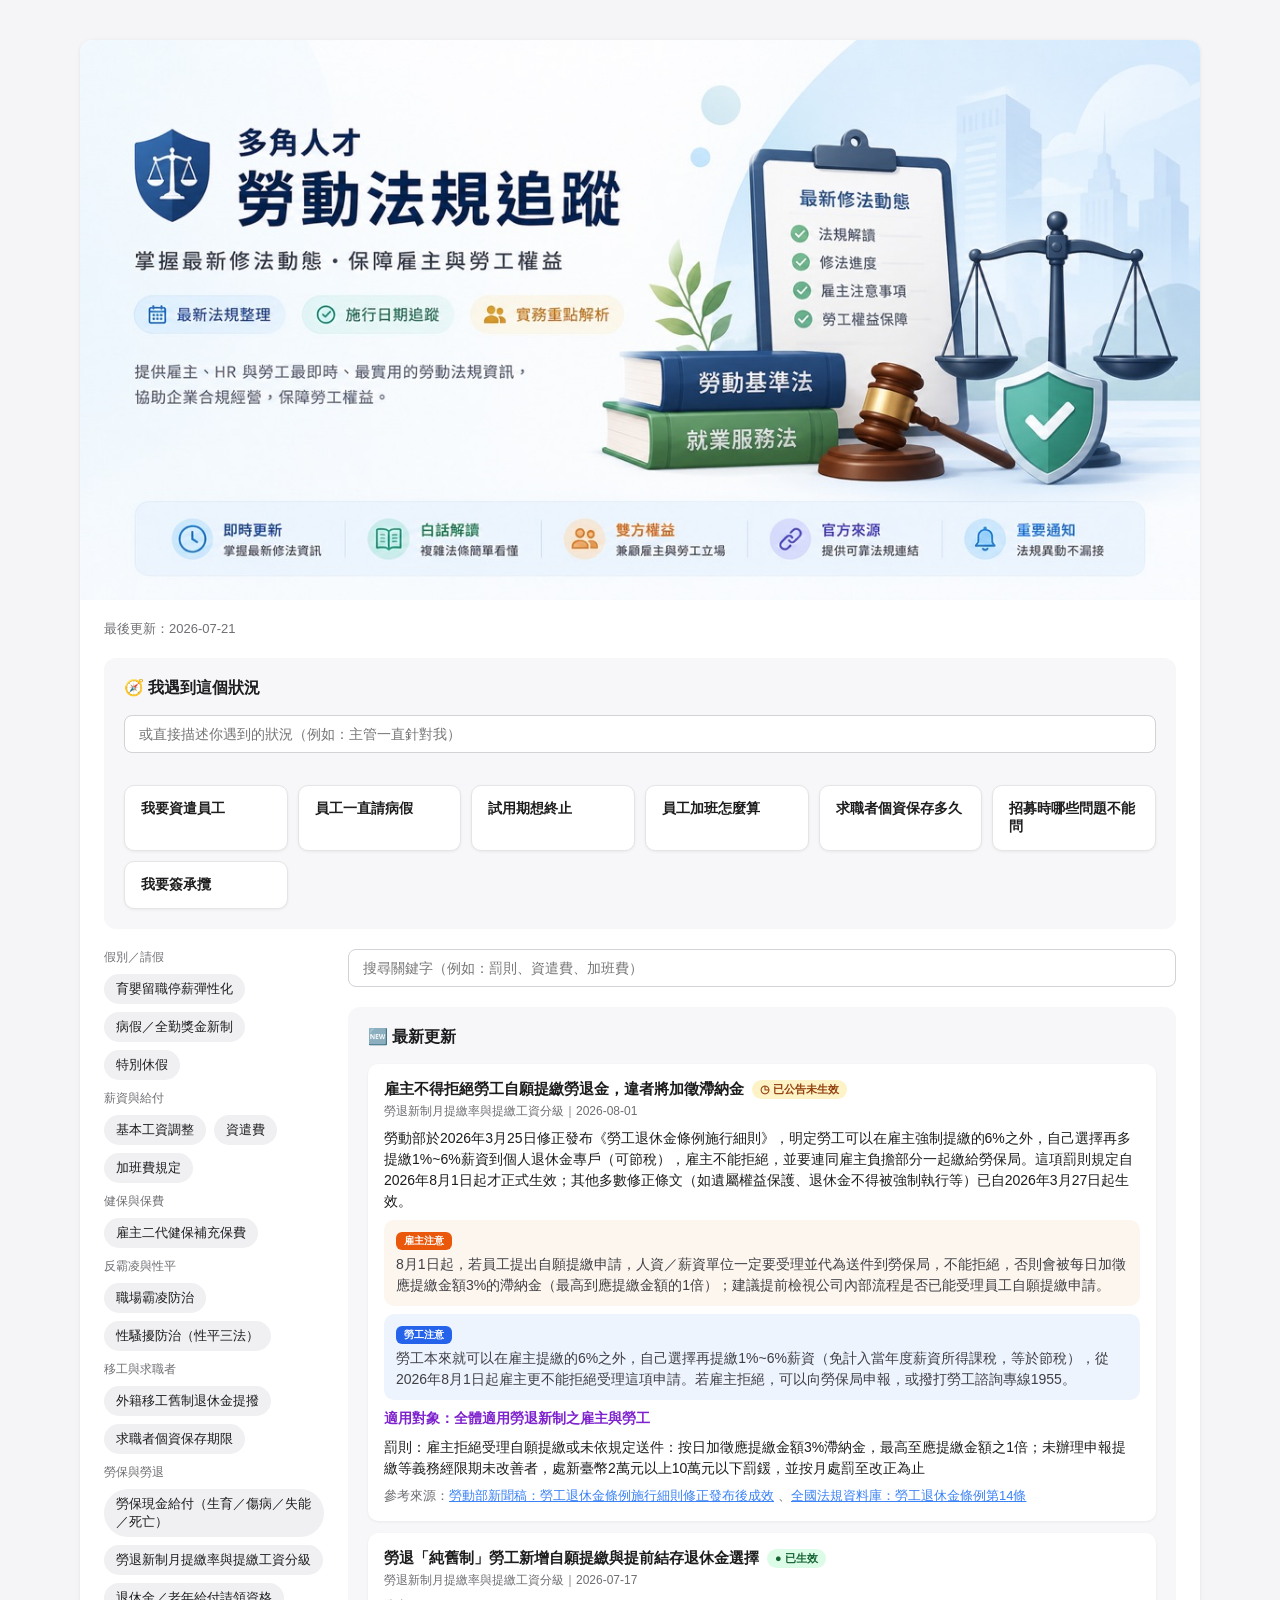
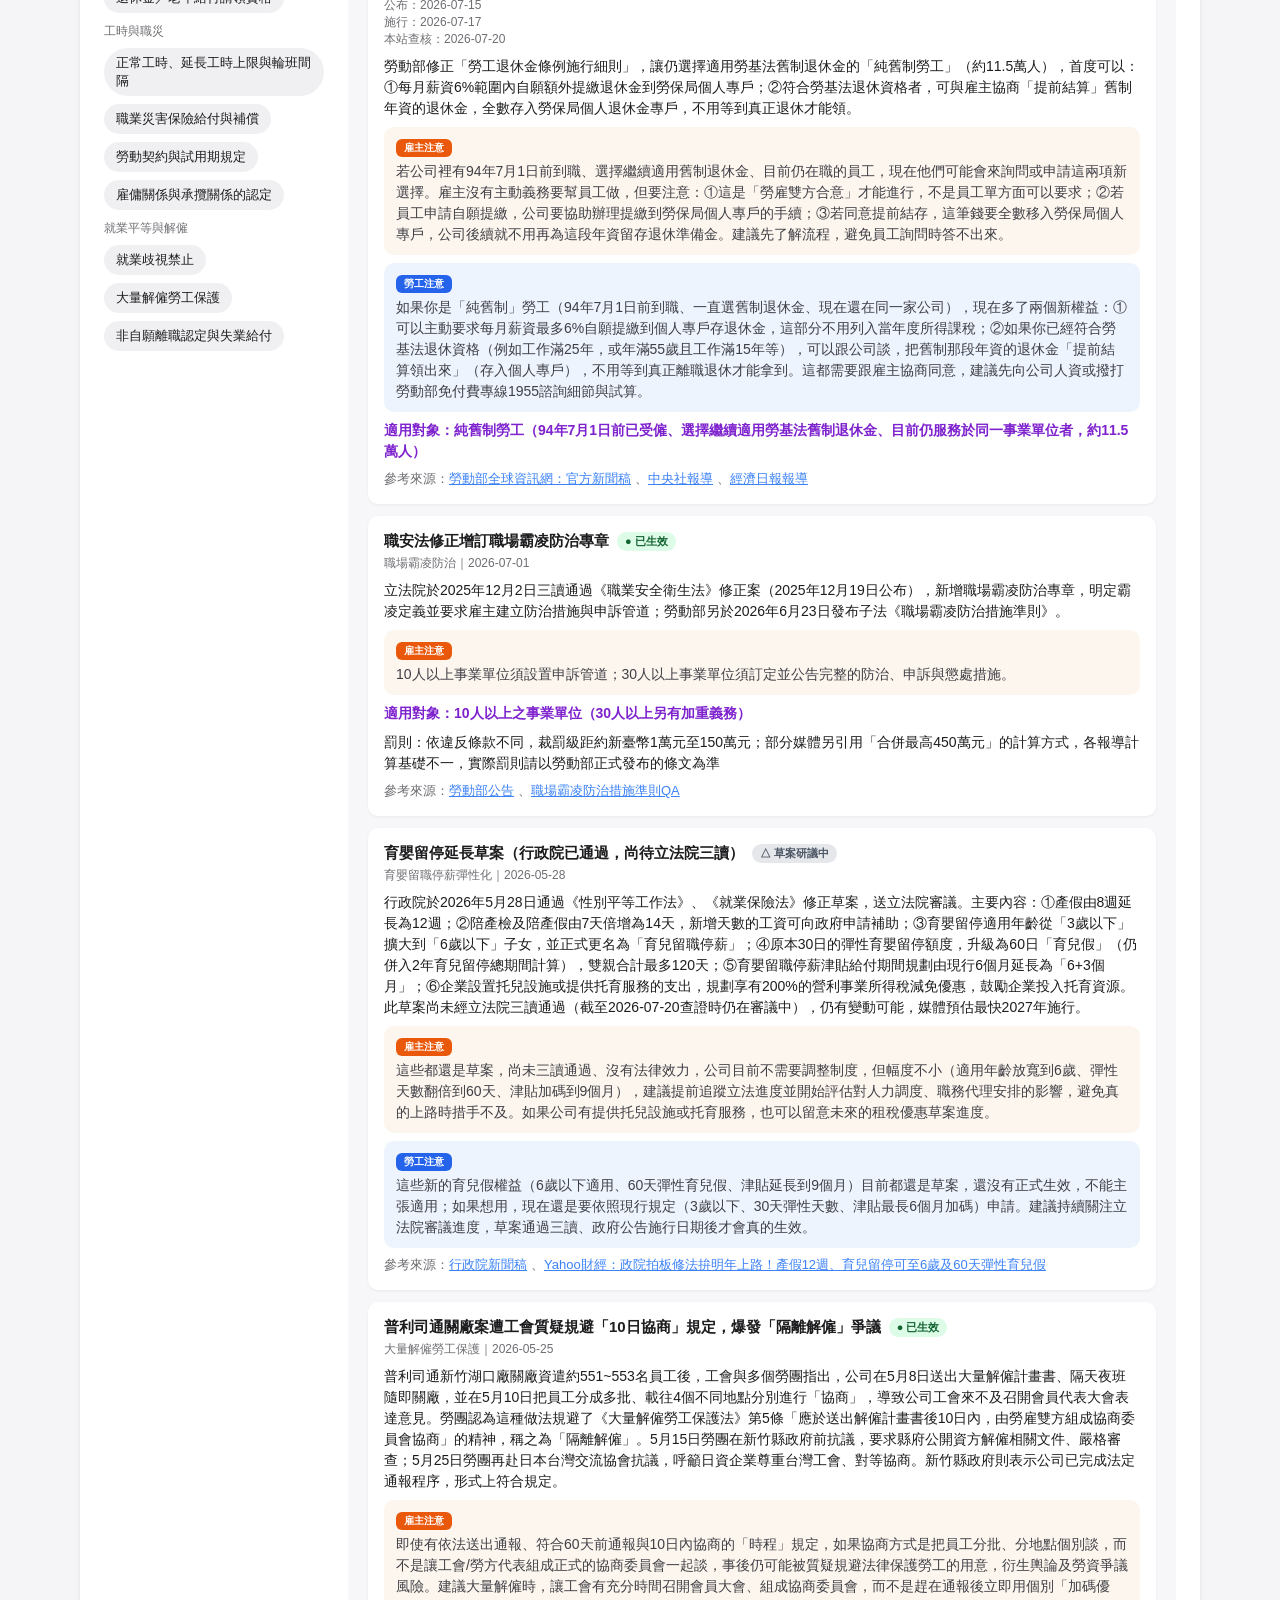
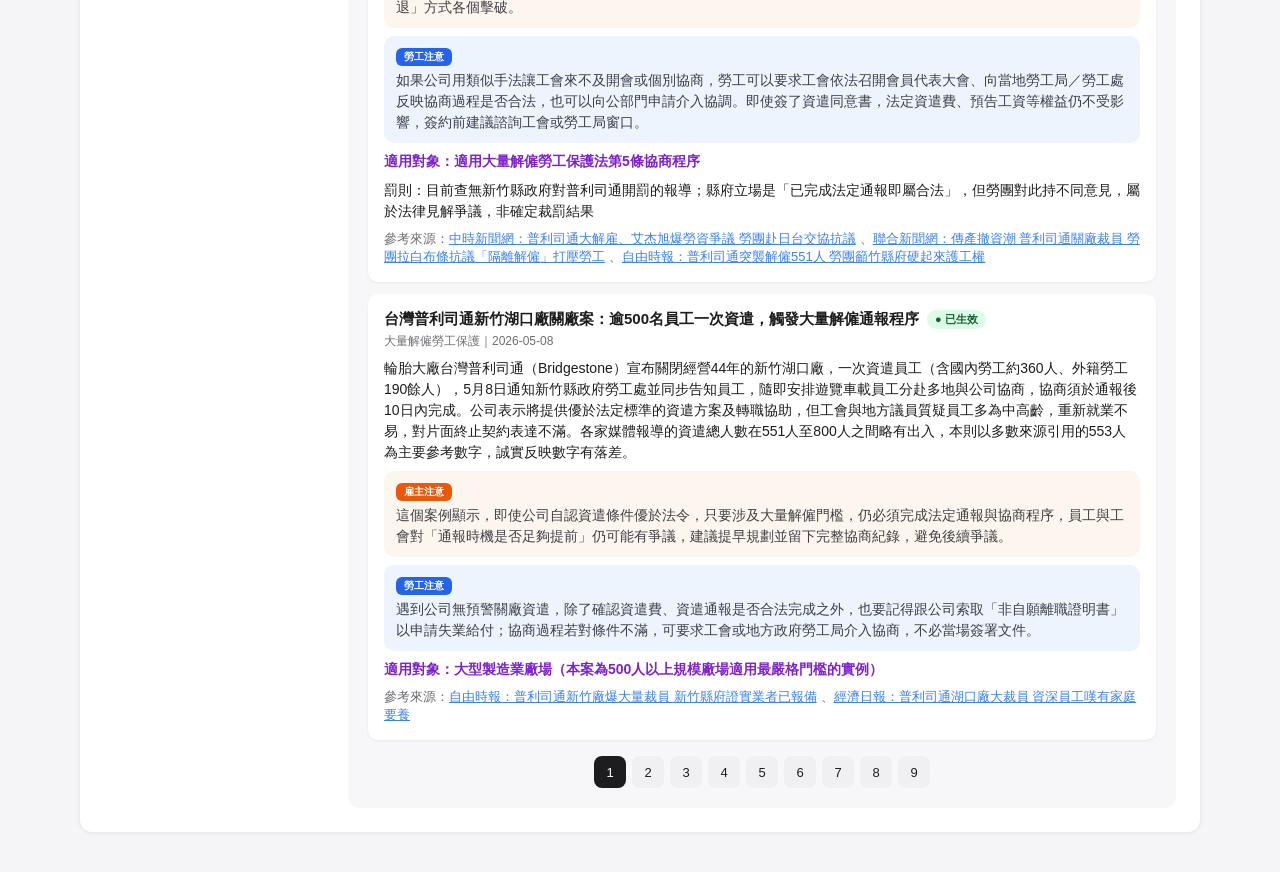
==== index.html @ 455dde72 "Update: free-text scenario/category matcher on homepage" ====
<!DOCTYPE html>
<html lang="zh-Hant">
<head>
  <meta charset="UTF-8">
  <meta name="viewport" content="width=device-width, initial-scale=1.0">
  <title>多角人才勞動法規追蹤</title>
  <link rel="stylesheet" href="style.css">
</head>
<body data-page="overview">
  <main class="container">
    <header>
      <div class="hero-banner">
        <img src="images/hero-banner.jpg" alt="多角人才勞動法規追蹤：掌握最新修法動態，保障雇主與勞工權益" class="hero-banner-img">
      </div>
      <h1 class="visually-hidden">多角人才勞動法規追蹤</h1>
      <p id="last-refreshed" class="last-refreshed"></p>
    </header>

    <section class="section scenario-nav-section">
      <h2 class="section-title">🧭 我遇到這個狀況</h2>
      <input id="scenario-search-input" class="search-input" type="search" placeholder="或直接描述你遇到的狀況（例如：主管一直針對我）">
      <div id="scenario-search-results" class="scenario-search-results" hidden></div>
      <div id="scenario-nav" class="scenario-nav"></div>
    </section>

    <nav id="category-nav" class="category-nav"></nav>

    <div class="content-column">
      <input id="search-input" class="search-input" type="search" placeholder="搜尋關鍵字（例如：罰則、資遣費、加班費）">

      <section class="section latest-section">
        <h2 class="section-title">🆕 最新更新</h2>
        <div id="latest-body"></div>
        <p id="latest-empty-message" class="empty-message" hidden>尚未有資料，請先執行刷新</p>
        <div id="latest-pagination" class="pagination"></div>
      </section>
    </div>
  </main>

  <script src="app.js"></script>
</body>
</html>
---- style.css ----
* {
  box-sizing: border-box;
}

body {
  font-family: -apple-system, BlinkMacSystemFont, "Segoe UI", "PingFang TC", "Microsoft JhengHei", sans-serif;
  background-color: #f5f5f7;
  margin: 0;
  padding: 40px 16px;
  color: #1d1d1f;
}

.container {
  max-width: 640px;
  margin: 0 auto;
  background: #ffffff;
  border-radius: 12px;
  padding: 24px;
  box-shadow: 0 1px 4px rgba(0, 0, 0, 0.08);
}

.hero-banner {
  margin: -24px -24px 20px;
  border-radius: 12px 12px 0 0;
  overflow: hidden;
}

.hero-banner-img {
  display: block;
  width: 100%;
  height: auto;
}

.visually-hidden {
  position: absolute;
  width: 1px;
  height: 1px;
  padding: 0;
  margin: -1px;
  overflow: hidden;
  clip: rect(0, 0, 0, 0);
  white-space: nowrap;
  border: 0;
}

header h1 {
  font-size: 22px;
  margin: 0 0 4px;
}

.last-refreshed {
  color: #6e6e73;
  font-size: 13px;
  margin: 0 0 20px;
}

.back-link {
  color: #3b82f6;
  font-size: 14px;
  text-decoration: none;
}

.back-link:hover {
  text-decoration: underline;
}

.category-nav {
  display: flex;
  flex-direction: column;
  gap: 10px;
  margin-bottom: 20px;
}

.nav-group {
  display: flex;
  align-items: baseline;
  flex-wrap: wrap;
  gap: 8px;
}

.nav-group-title {
  font-size: 12px;
  color: #6e6e73;
  flex-shrink: 0;
  min-width: 68px;
}

.nav-group-links {
  display: flex;
  flex-wrap: wrap;
  gap: 8px;
}

.category-nav-link {
  display: inline-block;
  background: #f0f0f2;
  color: #1d1d1f;
  font-size: 13px;
  padding: 6px 12px;
  border-radius: 999px;
  text-decoration: none;
}

.category-nav-link.active {
  background: #1d1d1f;
  color: #ffffff;
}

.search-input {
  width: 100%;
  font-size: 14px;
  padding: 10px 14px;
  border: 1px solid #d2d2d7;
  border-radius: 8px;
  margin-bottom: 20px;
  font-family: inherit;
}

.search-input:focus {
  outline: none;
  border-color: #3b82f6;
}

.section {
  border-radius: 12px;
  padding: 20px;
  background: #f7f7f9;
}

.section-title {
  font-size: 16px;
  margin: 0 0 16px;
}

.scenario-nav-section {
  margin-bottom: 20px;
}

.scenario-nav {
  display: grid;
  grid-template-columns: repeat(auto-fill, minmax(160px, 1fr));
  gap: 10px;
}

.scenario-link {
  display: block;
  background: #ffffff;
  border: 1px solid #e5e5e7;
  border-radius: 10px;
  padding: 14px 16px;
  font-size: 14px;
  font-weight: 600;
  color: #1d1d1f;
  text-decoration: none;
  box-shadow: 0 1px 3px rgba(0, 0, 0, 0.06);
}

.scenario-link:hover {
  border-color: #3b82f6;
  box-shadow: 0 2px 6px rgba(0, 0, 0, 0.1);
}

.scenario-search-results {
  display: flex;
  flex-direction: column;
  gap: 6px;
  margin-bottom: 12px;
}

.scenario-search-result {
  display: block;
  background: #eff6ff;
  border: 1px solid #bfdbfe;
  border-radius: 8px;
  padding: 10px 14px;
  font-size: 14px;
  color: #1d4ed8;
  text-decoration: none;
}

.scenario-search-result:hover {
  background: #dbeafe;
}

.scenario-search-empty {
  font-size: 13px;
  color: #6e6e73;
  padding: 8px 2px;
  margin: 0 0 12px;
}

.status-message {
  background: #fff4e5;
  color: #92400e;
  border-radius: 8px;
  padding: 12px 16px;
  font-size: 14px;
  margin-bottom: 16px;
}

.empty-message {
  text-align: center;
  color: #6e6e73;
  padding: 24px 0;
}

.item-card {
  background: #ffffff;
  border-radius: 10px;
  padding: 16px;
  margin-bottom: 12px;
  box-shadow: 0 1px 3px rgba(0, 0, 0, 0.06);
}

.item-card:last-child {
  margin-bottom: 0;
}

.item-title-row {
  display: flex;
  align-items: center;
  gap: 8px;
  margin-bottom: 4px;
}

.item-title {
  font-size: 15px;
  margin: 0;
}

.new-badge {
  font-size: 11px;
  font-weight: 700;
  color: #ffffff;
  background: #dc2626;
  border-radius: 999px;
  padding: 2px 8px;
  flex-shrink: 0;
}

.status-badge {
  font-size: 11px;
  font-weight: 700;
  border-radius: 999px;
  padding: 2px 8px;
  flex-shrink: 0;
}

.status-badge--effective {
  color: #166534;
  background: #dcfce7;
}

.status-badge--announced {
  color: #92400e;
  background: #fef3c7;
}

.status-badge--draft {
  color: #4b5563;
  background: #e5e7eb;
}

.status-badge--expired {
  color: #7f1d1d;
  background: #fee2e2;
  text-decoration: line-through;
}

.item-meta {
  font-size: 12px;
  color: #6e6e73;
  margin: 0 0 8px;
}

.item-date-detail {
  font-size: 12px;
  color: #6e6e73;
  margin: 0 0 8px;
}

.item-date-detail p {
  margin: 0;
}

.item-summary,
.item-applies-to,
.item-penalty {
  font-size: 14px;
  line-height: 1.5;
  margin: 0 0 8px;
}

.item-applies-to {
  color: #7e22ce;
  font-weight: 700;
}

.notes-block {
  border-radius: 10px;
  padding: 10px 12px;
  margin: 0 0 8px;
}

.notes-block--employer {
  background: #fdf6ee;
}

.notes-block--employee {
  background: #eef4fd;
}

.notes-tag {
  display: inline-block;
  font-size: 10px;
  font-weight: 700;
  color: #ffffff;
  padding: 2px 8px;
  border-radius: 6px;
  margin-bottom: 4px;
}

.notes-block--employer .notes-tag {
  background: #ea580c;
}

.notes-block--employee .notes-tag {
  background: #2563eb;
}

.notes-text {
  font-size: 14px;
  line-height: 1.5;
  margin: 0;
  color: #3f3f46;
}

.item-sources {
  font-size: 13px;
  color: #6e6e73;
  margin: 0;
}

.item-sources a {
  color: #3b82f6;
  margin-right: 4px;
}

.pagination {
  display: flex;
  justify-content: center;
  flex-wrap: wrap;
  gap: 6px;
  margin-top: 16px;
}

.page-button {
  min-width: 32px;
  height: 32px;
  border: none;
  border-radius: 8px;
  background: #f0f0f2;
  color: #1d1d1f;
  font-size: 13px;
  cursor: pointer;
}

.page-button.active {
  background: #1d1d1f;
  color: #ffffff;
}

.page-button:hover:not(.active) {
  background: #e5e5e7;
}

.qa-block {
  margin-bottom: 24px;
  padding-bottom: 20px;
  border-bottom: 1px solid #e5e5e7;
}

.qa-block:last-of-type {
  margin-bottom: 0;
  padding-bottom: 0;
  border-bottom: none;
}

.qa-label {
  font-size: 11px;
  font-weight: 700;
  color: #6e6e73;
  text-transform: uppercase;
  letter-spacing: 0.5px;
  margin-bottom: 2px;
}

.qa-icon {
  display: inline-flex;
  align-items: center;
  justify-content: center;
  width: 16px;
  height: 16px;
  border-radius: 50%;
  color: #ffffff;
  font-size: 11px;
  font-weight: 700;
  margin-right: 4px;
  vertical-align: middle;
}

.qa-icon--question {
  background: #2563eb;
}

.qa-icon--answer {
  background: #16a34a;
}

.qa-icon--law {
  background: #ea580c;
}

.qa-icon--source {
  background: #6e6e73;
}

.qa-icon--court {
  background: #7e22ce;
}

.qa-question {
  font-size: 16px;
  font-weight: 700;
  margin: 0 0 12px;
}

.qa-answer {
  font-size: 14px;
  line-height: 1.6;
  margin: 0 0 12px;
}

.qa-law-block {
  background: #fdf6ee;
  border-radius: 10px;
  padding: 10px 12px;
  margin-bottom: 12px;
}

.qa-law-text {
  font-size: 14px;
  line-height: 1.5;
  margin: 0;
  color: #3f3f46;
}

.qa-court-block {
  background: #f3e8ff;
  border-radius: 10px;
  padding: 10px 12px;
  margin-top: 12px;
}

.qa-court-text {
  font-size: 14px;
  line-height: 1.5;
  margin: 0;
  color: #3f3f46;
}

.scenario-full-list-link {
  display: inline-block;
  margin-top: 4px;
  color: #3b82f6;
  font-size: 14px;
  text-decoration: none;
}

.scenario-full-list-link:hover {
  text-decoration: underline;
}

@media (min-width: 900px) {
  .container {
    max-width: 1120px;
  }

  main.container {
    display: grid;
    grid-template-columns: 220px 1fr;
    grid-template-areas:
      "header header"
      "scenarios scenarios"
      "nav content";
    column-gap: 24px;
    align-items: start;
  }

  main.container > header {
    grid-area: header;
  }

  .scenario-nav-section {
    grid-area: scenarios;
  }

  main.container > #category-nav {
    grid-area: nav;
    position: sticky;
    top: 24px;
    margin-bottom: 0;
  }

  .content-column {
    grid-area: content;
  }
}
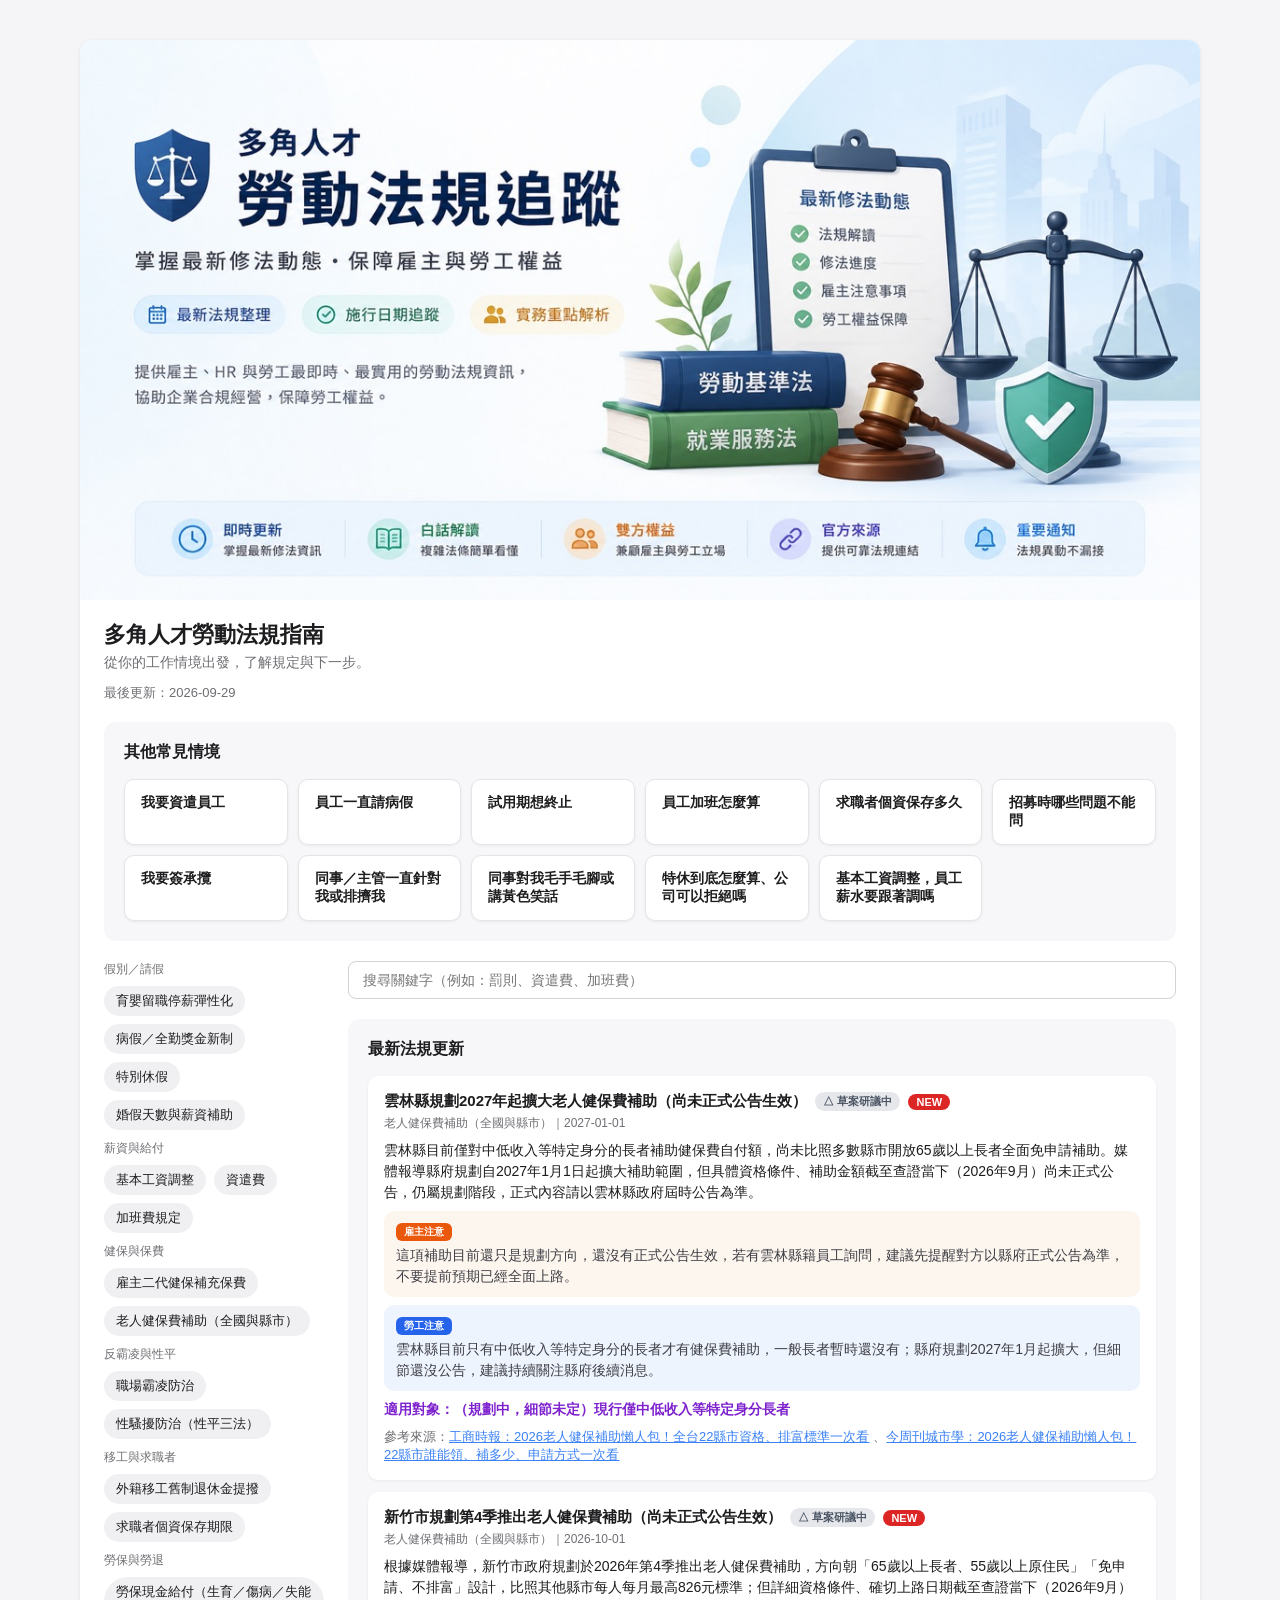
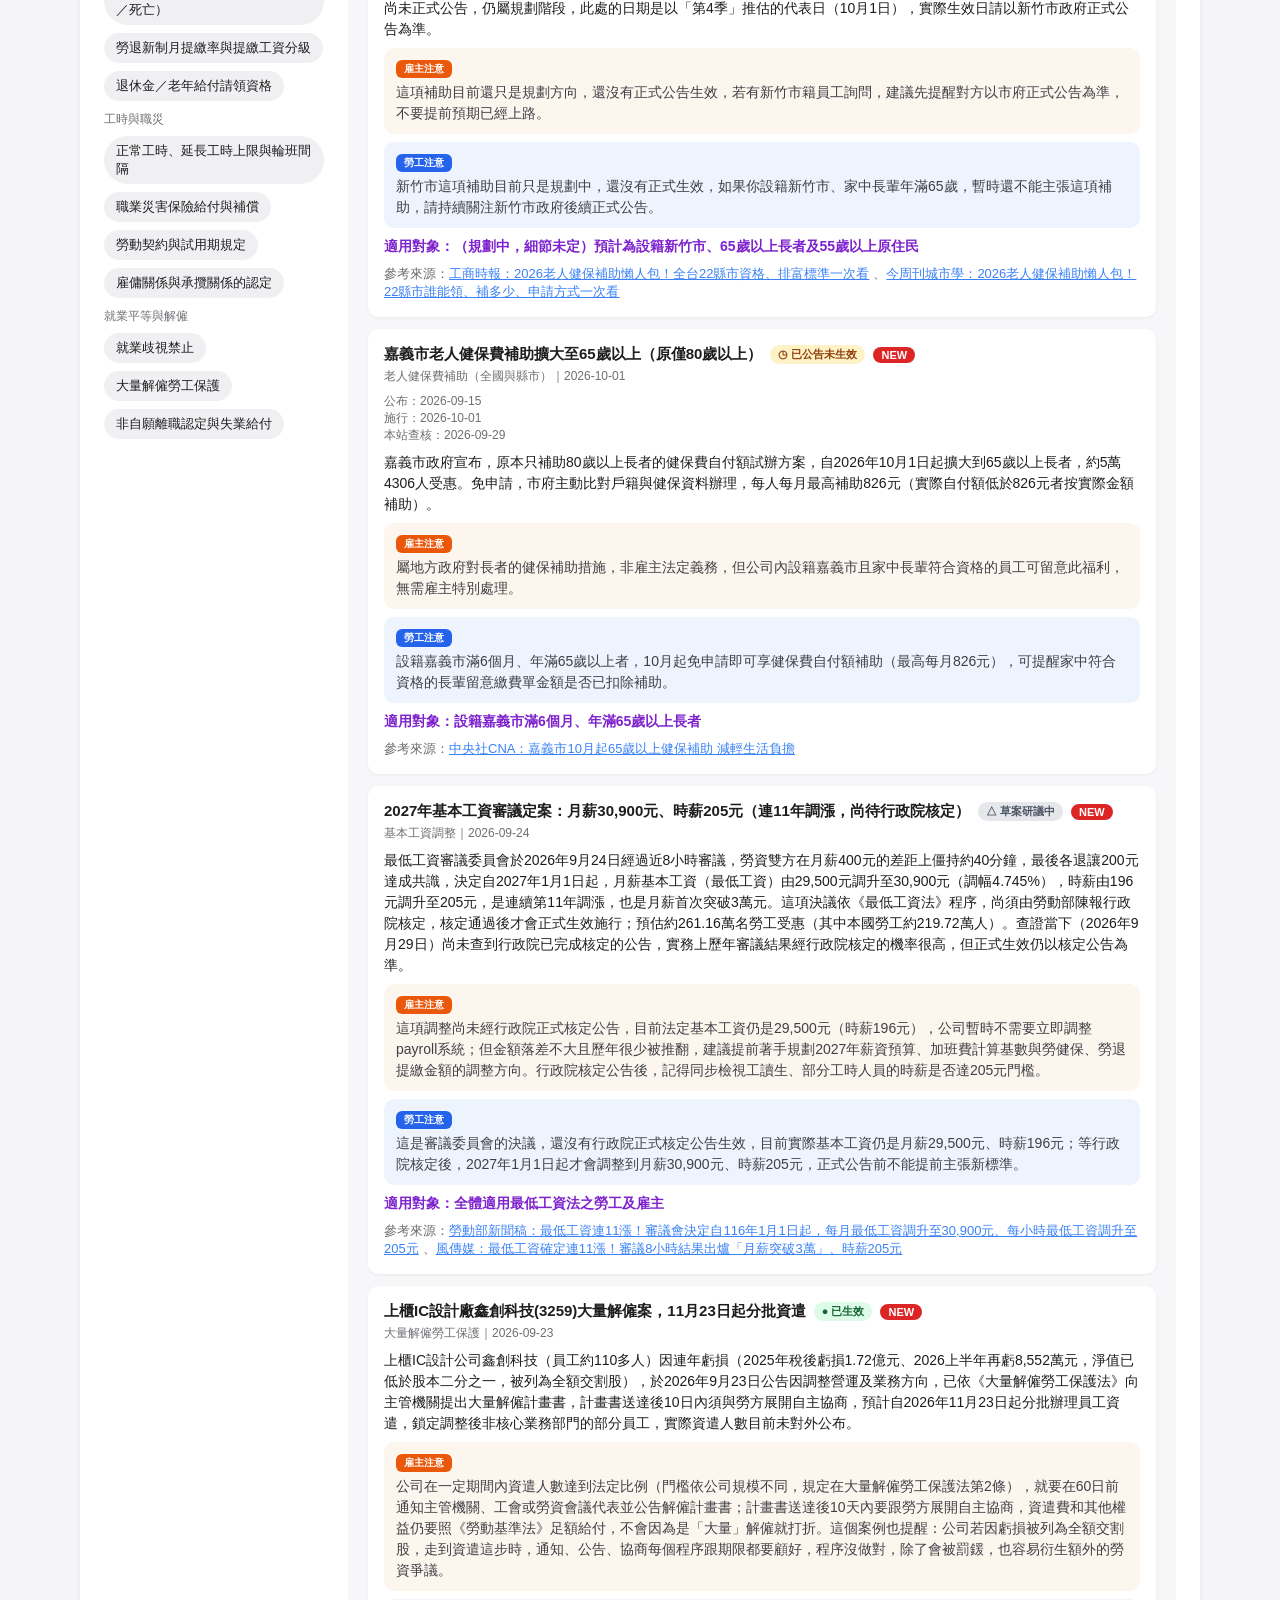
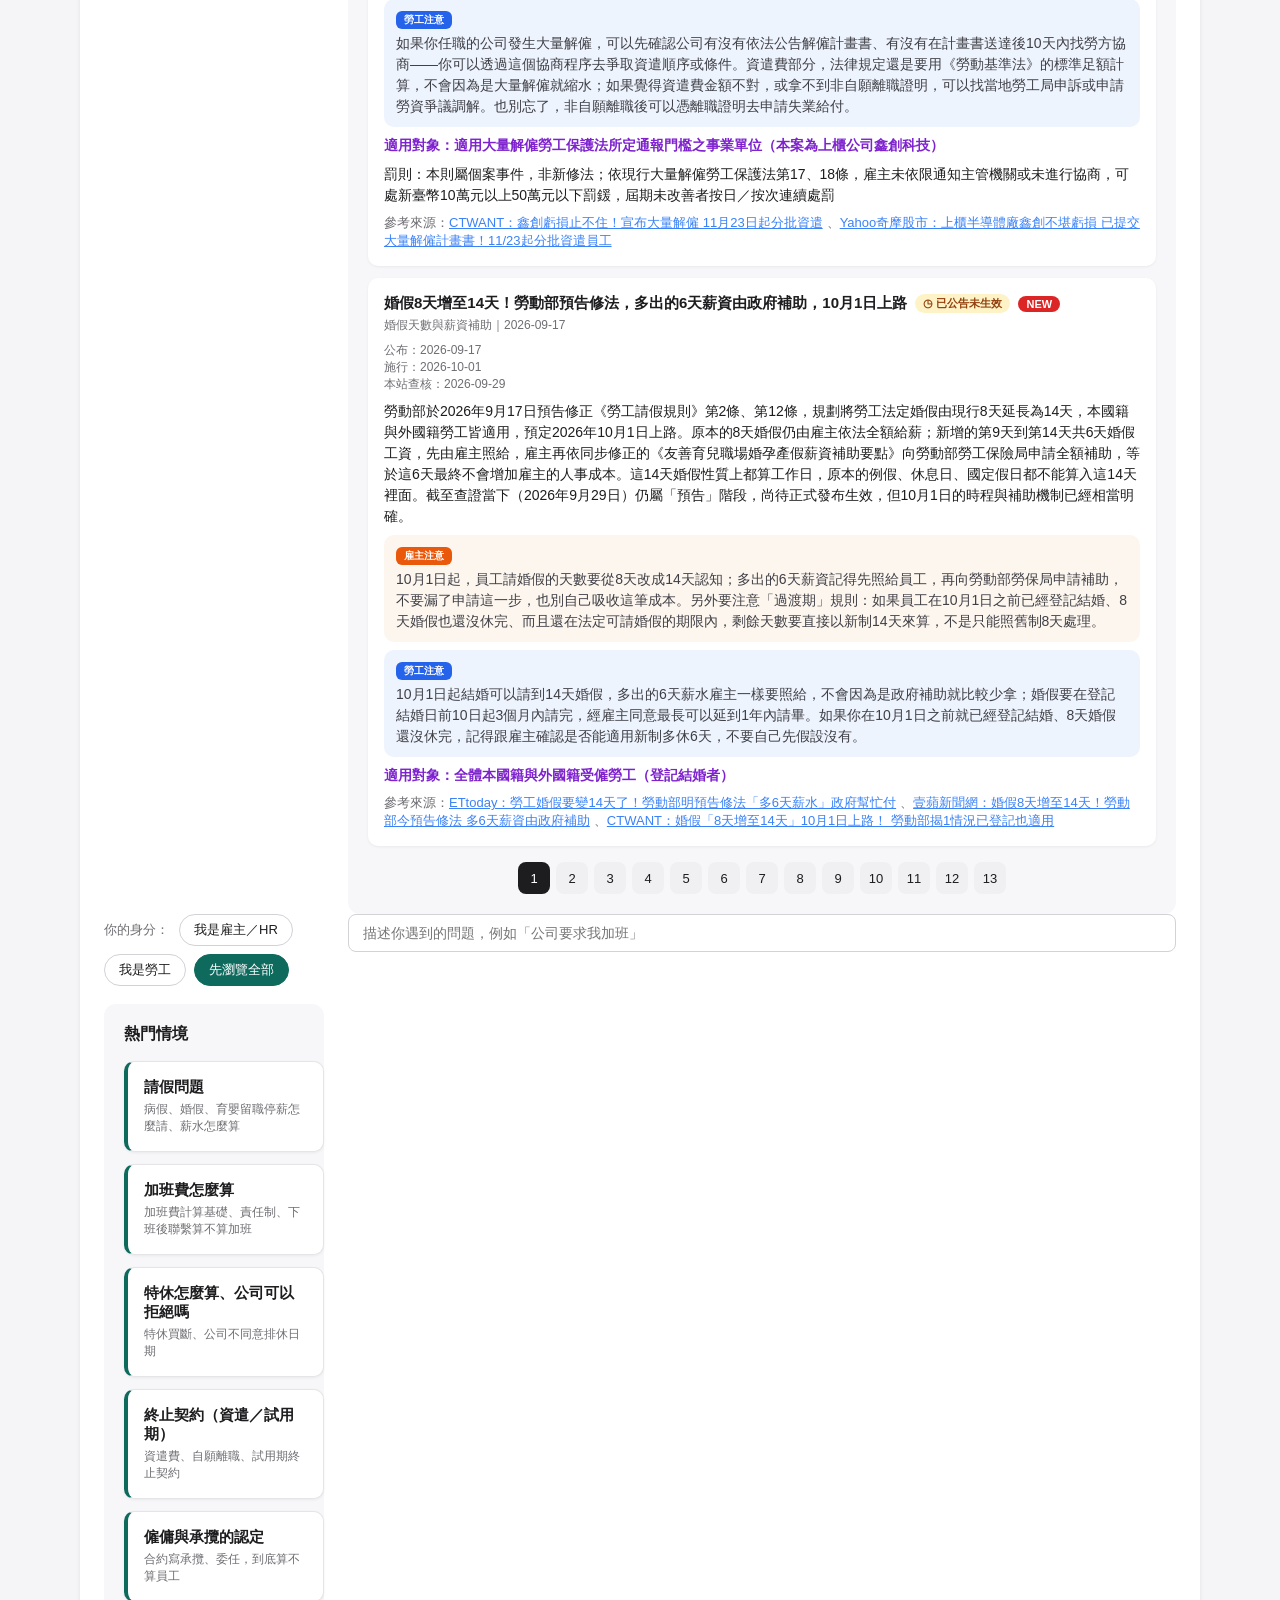
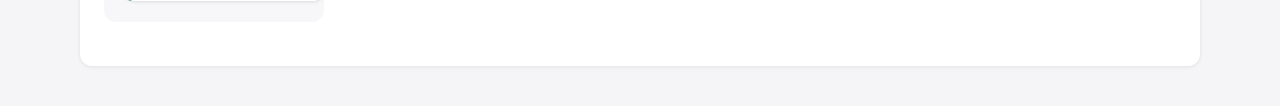
==== commit 7b239674: "feat: 新增身分切換、5個引導式情境問答與統一結果頁模板，首頁改版" ====
--- a/index.html
+++ b/index.html
@@ -3,23 +3,35 @@
 <head>
   <meta charset="UTF-8">
   <meta name="viewport" content="width=device-width, initial-scale=1.0">
-  <title>多角人才勞動法規追蹤</title>
+  <title>多角人才勞動法規指南</title>
   <link rel="stylesheet" href="style.css">
+  <script src="guide-data.js"></script>
 </head>
 <body data-page="overview">
   <main class="container">
     <header>
       <div class="hero-banner">
-        <img src="images/hero-banner.jpg" alt="多角人才勞動法規追蹤：掌握最新修法動態，保障雇主與勞工權益" class="hero-banner-img">
+        <img src="images/hero-banner.jpg" alt="多角人才勞動法規指南：從你的工作情境出發，了解規定與下一步" class="hero-banner-img">
       </div>
-      <h1 class="visually-hidden">多角人才勞動法規追蹤</h1>
+      <h1 class="site-title">多角人才勞動法規指南</h1>
+      <p class="site-tagline">從你的工作情境出發，了解規定與下一步。</p>
       <p id="last-refreshed" class="last-refreshed"></p>
     </header>
 
+    <div id="identity-bar"></div>
+
+    <section class="section search-section">
+      <input id="scenario-search-input" class="search-input" type="search" placeholder="描述你遇到的問題，例如「公司要求我加班」">
+      <div id="scenario-search-results" class="scenario-search-results" hidden></div>
+    </section>
+
+    <section class="section hot-guides-section">
+      <h2 class="section-title">熱門情境</h2>
+      <div id="hot-guides" class="hot-guides-grid"></div>
+    </section>
+
     <section class="section scenario-nav-section">
-      <h2 class="section-title">🧭 我遇到這個狀況</h2>
-      <input id="scenario-search-input" class="search-input" type="search" placeholder="或直接描述你遇到的狀況（例如：主管一直針對我）">
-      <div id="scenario-search-results" class="scenario-search-results" hidden></div>
+      <h2 class="section-title">其他常見情境</h2>
       <div id="scenario-nav" class="scenario-nav"></div>
     </section>
 
@@ -29,7 +41,7 @@
       <input id="search-input" class="search-input" type="search" placeholder="搜尋關鍵字（例如：罰則、資遣費、加班費）">
 
       <section class="section latest-section">
-        <h2 class="section-title">🆕 最新更新</h2>
+        <h2 class="section-title">最新法規更新</h2>
         <div id="latest-body"></div>
         <p id="latest-empty-message" class="empty-message" hidden>尚未有資料，請先執行刷新</p>
         <div id="latest-pagination" class="pagination"></div>
--- a/style.css
+++ b/style.css
@@ -1,3 +1,8 @@
+:root {
+  --brand-color: #0f6a5e;
+  --brand-color-soft: #e6f2f0;
+}
+
 * {
   box-sizing: border-box;
 }
@@ -481,6 +486,360 @@
   text-decoration: underline;
 }
 
+.site-tagline {
+  font-size: 14px;
+  color: #6e6e73;
+  margin: 0 0 12px;
+}
+
+.identity-bar {
+  display: flex;
+  align-items: center;
+  flex-wrap: wrap;
+  gap: 8px;
+  margin-bottom: 16px;
+}
+
+.identity-bar-label {
+  font-size: 13px;
+  color: #6e6e73;
+  margin-right: 2px;
+}
+
+.identity-button {
+  font-size: 13px;
+  padding: 6px 14px;
+  border-radius: 999px;
+  border: 1px solid #d2d2d7;
+  background: #ffffff;
+  color: #1d1d1f;
+  cursor: pointer;
+}
+
+.identity-button:hover {
+  border-color: var(--brand-color);
+}
+
+.identity-button.active {
+  background: var(--brand-color);
+  border-color: var(--brand-color);
+  color: #ffffff;
+}
+
+.search-section {
+  background: none;
+  padding: 0;
+  margin-bottom: 20px;
+}
+
+.hot-guides-section {
+  margin-bottom: 20px;
+}
+
+.hot-guides-grid {
+  display: grid;
+  grid-template-columns: repeat(auto-fill, minmax(200px, 1fr));
+  gap: 12px;
+}
+
+.hot-guide-card {
+  display: flex;
+  flex-direction: column;
+  gap: 4px;
+  background: #ffffff;
+  border: 1px solid #e5e5e7;
+  border-left: 4px solid var(--brand-color);
+  border-radius: 10px;
+  padding: 16px;
+  text-decoration: none;
+  color: #1d1d1f;
+  box-shadow: 0 1px 3px rgba(0, 0, 0, 0.06);
+}
+
+.hot-guide-card:hover {
+  box-shadow: 0 2px 8px rgba(0, 0, 0, 0.1);
+}
+
+.hot-guide-card-title {
+  font-size: 15px;
+  font-weight: 700;
+}
+
+.hot-guide-card-hint {
+  font-size: 12px;
+  color: #6e6e73;
+}
+
+.guide-progress {
+  display: flex;
+  align-items: center;
+  gap: 6px;
+  margin-bottom: 20px;
+}
+
+.guide-progress-dot {
+  width: 10px;
+  height: 10px;
+  border-radius: 50%;
+  background: #e5e5e7;
+}
+
+.guide-progress-dot.done {
+  background: var(--brand-color);
+}
+
+.guide-progress-dot.active {
+  background: var(--brand-color);
+  box-shadow: 0 0 0 3px rgba(15, 106, 94, 0.2);
+}
+
+.guide-progress-label {
+  font-size: 12px;
+  color: #6e6e73;
+  margin-left: 6px;
+}
+
+.guide-question-text {
+  font-size: 18px;
+  font-weight: 700;
+  margin: 0 0 16px;
+}
+
+.guide-options {
+  display: flex;
+  flex-direction: column;
+  gap: 10px;
+  margin-bottom: 16px;
+}
+
+.guide-option-button {
+  text-align: left;
+  font-size: 15px;
+  padding: 14px 16px;
+  border-radius: 10px;
+  border: 1px solid #d2d2d7;
+  background: #ffffff;
+  cursor: pointer;
+  font-family: inherit;
+}
+
+.guide-option-button:hover {
+  border-color: var(--brand-color);
+  background: var(--brand-color-soft);
+}
+
+.guide-option-button--unsure {
+  color: #6e6e73;
+  border-style: dashed;
+}
+
+.guide-back-button {
+  font-size: 13px;
+  color: #3b82f6;
+  background: none;
+  border: none;
+  cursor: pointer;
+  padding: 0;
+}
+
+.guide-answer-summary {
+  background: #f7f7f9;
+  border-radius: 10px;
+  padding: 14px 16px;
+  margin-bottom: 20px;
+  font-size: 13px;
+}
+
+.guide-answer-summary-title {
+  font-weight: 700;
+  margin: 0 0 6px;
+}
+
+.guide-answer-summary ul {
+  margin: 0 0 10px;
+  padding-left: 18px;
+}
+
+.guide-edit-button {
+  font-size: 13px;
+  color: #3b82f6;
+  background: none;
+  border: 1px solid #3b82f6;
+  border-radius: 999px;
+  padding: 4px 12px;
+  cursor: pointer;
+}
+
+.guide-demo-tag {
+  display: inline-block;
+  background: #fef3c7;
+  color: #92400e;
+  font-size: 12px;
+  font-weight: 700;
+  padding: 4px 10px;
+  border-radius: 999px;
+  margin-bottom: 12px;
+}
+
+.guide-result-section {
+  margin-bottom: 20px;
+  padding-bottom: 16px;
+  border-bottom: 1px solid #e5e5e7;
+}
+
+.guide-result-section:last-child {
+  border-bottom: none;
+}
+
+.guide-result-section h3 {
+  font-size: 15px;
+  margin: 0 0 8px;
+}
+
+.guide-result-section ul {
+  margin: 0;
+  padding-left: 18px;
+  font-size: 14px;
+  line-height: 1.6;
+}
+
+.guide-result-section--missing {
+  background: #fff4e5;
+  border-radius: 10px;
+  padding: 14px 16px;
+  border-bottom: none;
+}
+
+.guide-result-section.notes-block--employer,
+.guide-result-section.notes-block--employee {
+  border-radius: 10px;
+  border-bottom: none;
+}
+
+.guide-reference-list {
+  display: flex;
+  flex-direction: column;
+  gap: 10px;
+  margin-bottom: 10px;
+}
+
+.guide-reference {
+  border-radius: 8px;
+  padding: 10px 12px;
+}
+
+.guide-reference-tag {
+  display: inline-block;
+  font-size: 11px;
+  font-weight: 700;
+  padding: 2px 8px;
+  border-radius: 6px;
+  margin-bottom: 4px;
+  color: #ffffff;
+}
+
+.guide-reference--law .guide-reference-tag { background: #2563eb; }
+.guide-reference--administrative .guide-reference-tag { background: #ea580c; }
+.guide-reference--court .guide-reference-tag { background: #7e22ce; }
+.guide-reference--advice .guide-reference-tag { background: #6e6e73; }
+
+.guide-reference--law { background: #eff6ff; }
+.guide-reference--administrative { background: #fdf6ee; }
+.guide-reference--court { background: #f3e8ff; }
+.guide-reference--advice { background: #f3f4f6; }
+
+.guide-reference-text {
+  font-size: 14px;
+  font-weight: 700;
+  margin: 0 0 4px;
+}
+
+.guide-reference-detail {
+  font-size: 13px;
+  color: #3f3f46;
+  margin: 0;
+}
+
+.guide-verified-note {
+  font-size: 12px;
+  color: #6e6e73;
+  margin-top: 8px;
+}
+
+.guide-checklist {
+  display: flex;
+  flex-direction: column;
+  gap: 8px;
+  margin-bottom: 16px;
+}
+
+.guide-checklist-row {
+  display: flex;
+  align-items: flex-start;
+  gap: 8px;
+  font-size: 14px;
+}
+
+.guide-print-button {
+  font-size: 13px;
+  padding: 8px 16px;
+  border-radius: 8px;
+  border: 1px solid var(--brand-color);
+  background: var(--brand-color);
+  color: #ffffff;
+  cursor: pointer;
+}
+
+.print-only {
+  display: none;
+}
+
+@media print {
+  body {
+    background: #ffffff;
+    padding: 0;
+  }
+
+  .container {
+    box-shadow: none;
+    max-width: 100%;
+    padding: 0;
+  }
+
+  .hero-banner,
+  .identity-bar,
+  #category-nav,
+  .search-section,
+  .hot-guides-section,
+  .scenario-nav-section,
+  .guide-progress,
+  .guide-options,
+  .guide-back-button,
+  .guide-edit-button,
+  .back-link,
+  .no-print {
+    display: none !important;
+  }
+
+  .print-only {
+    display: block !important;
+    font-size: 12px;
+    color: #3f3f46;
+    margin-top: 16px;
+    border-top: 1px solid #000000;
+    padding-top: 8px;
+  }
+
+  .guide-result-section {
+    border-bottom: 1px solid #cccccc;
+  }
+
+  .guide-checklist-row input[type="checkbox"] {
+    -webkit-print-color-adjust: exact;
+    print-color-adjust: exact;
+  }
+}
+
 @media (min-width: 900px) {
   .container {
     max-width: 1120px;
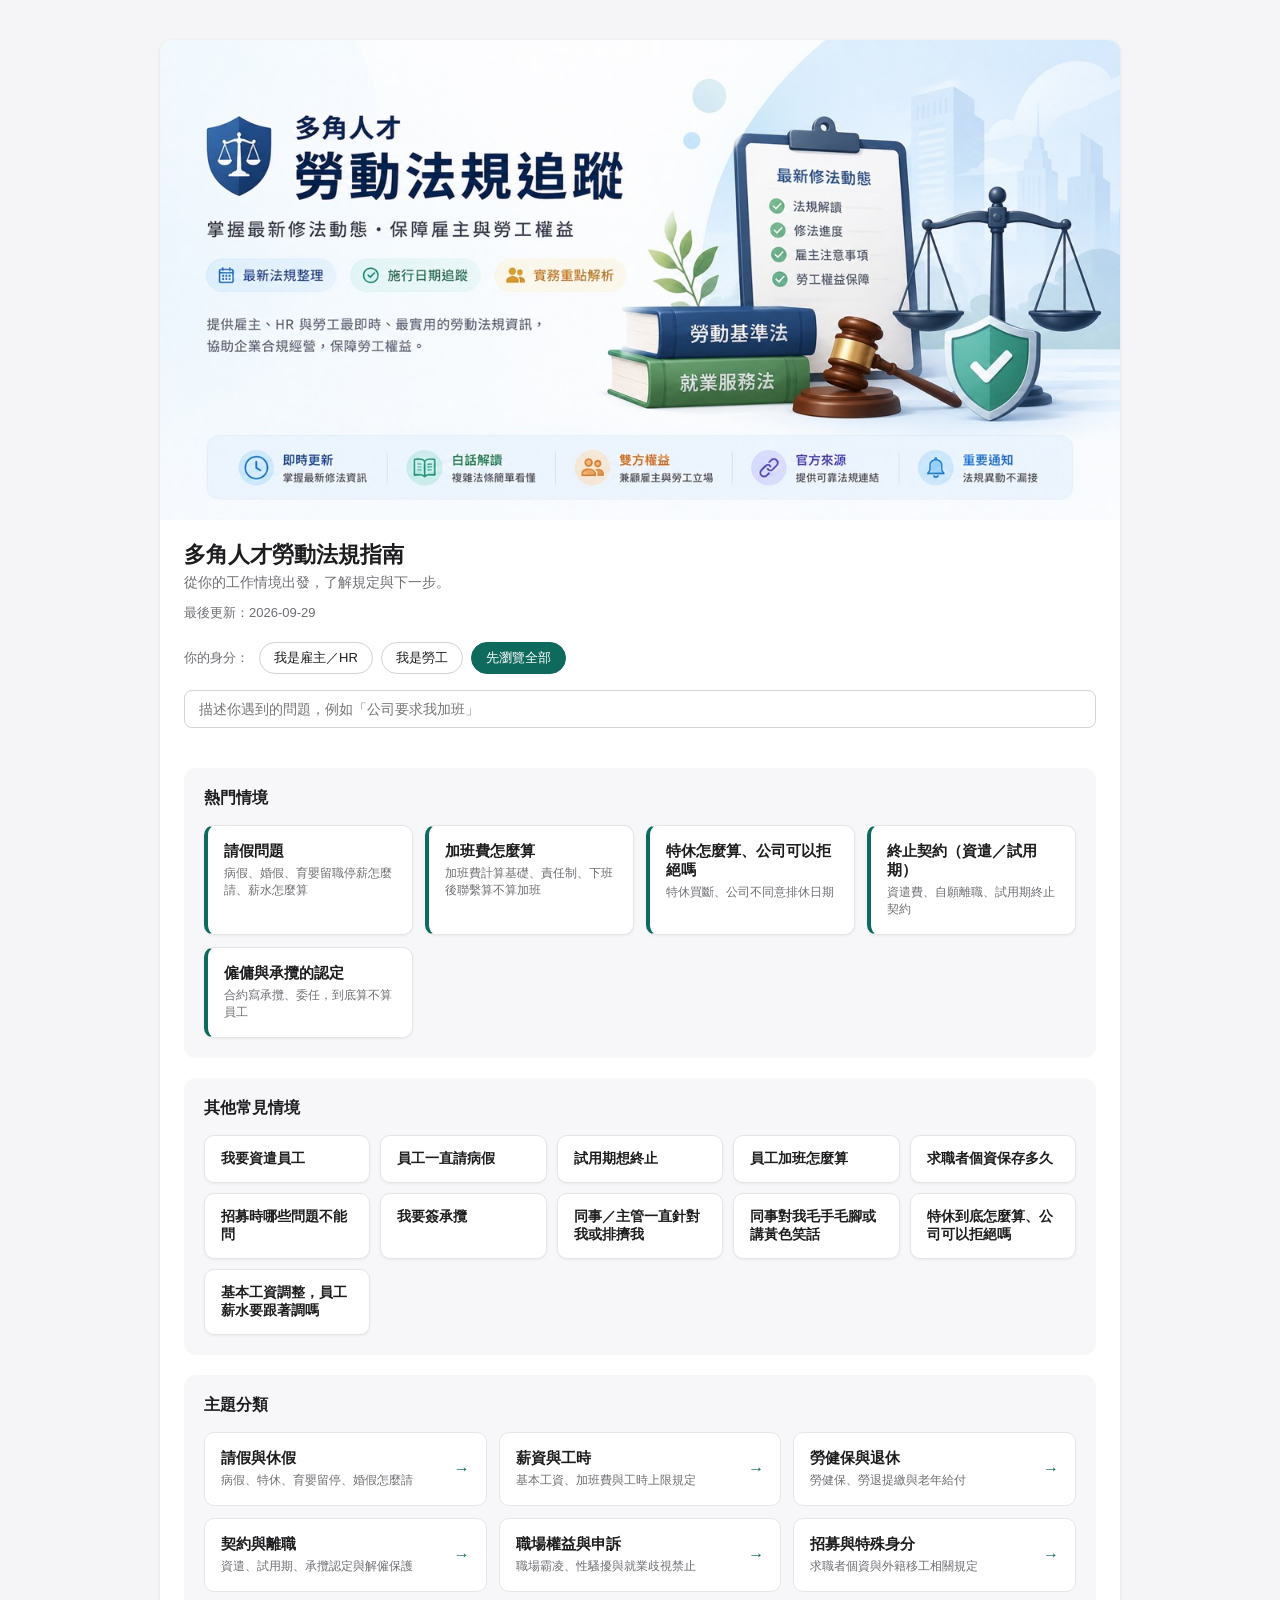
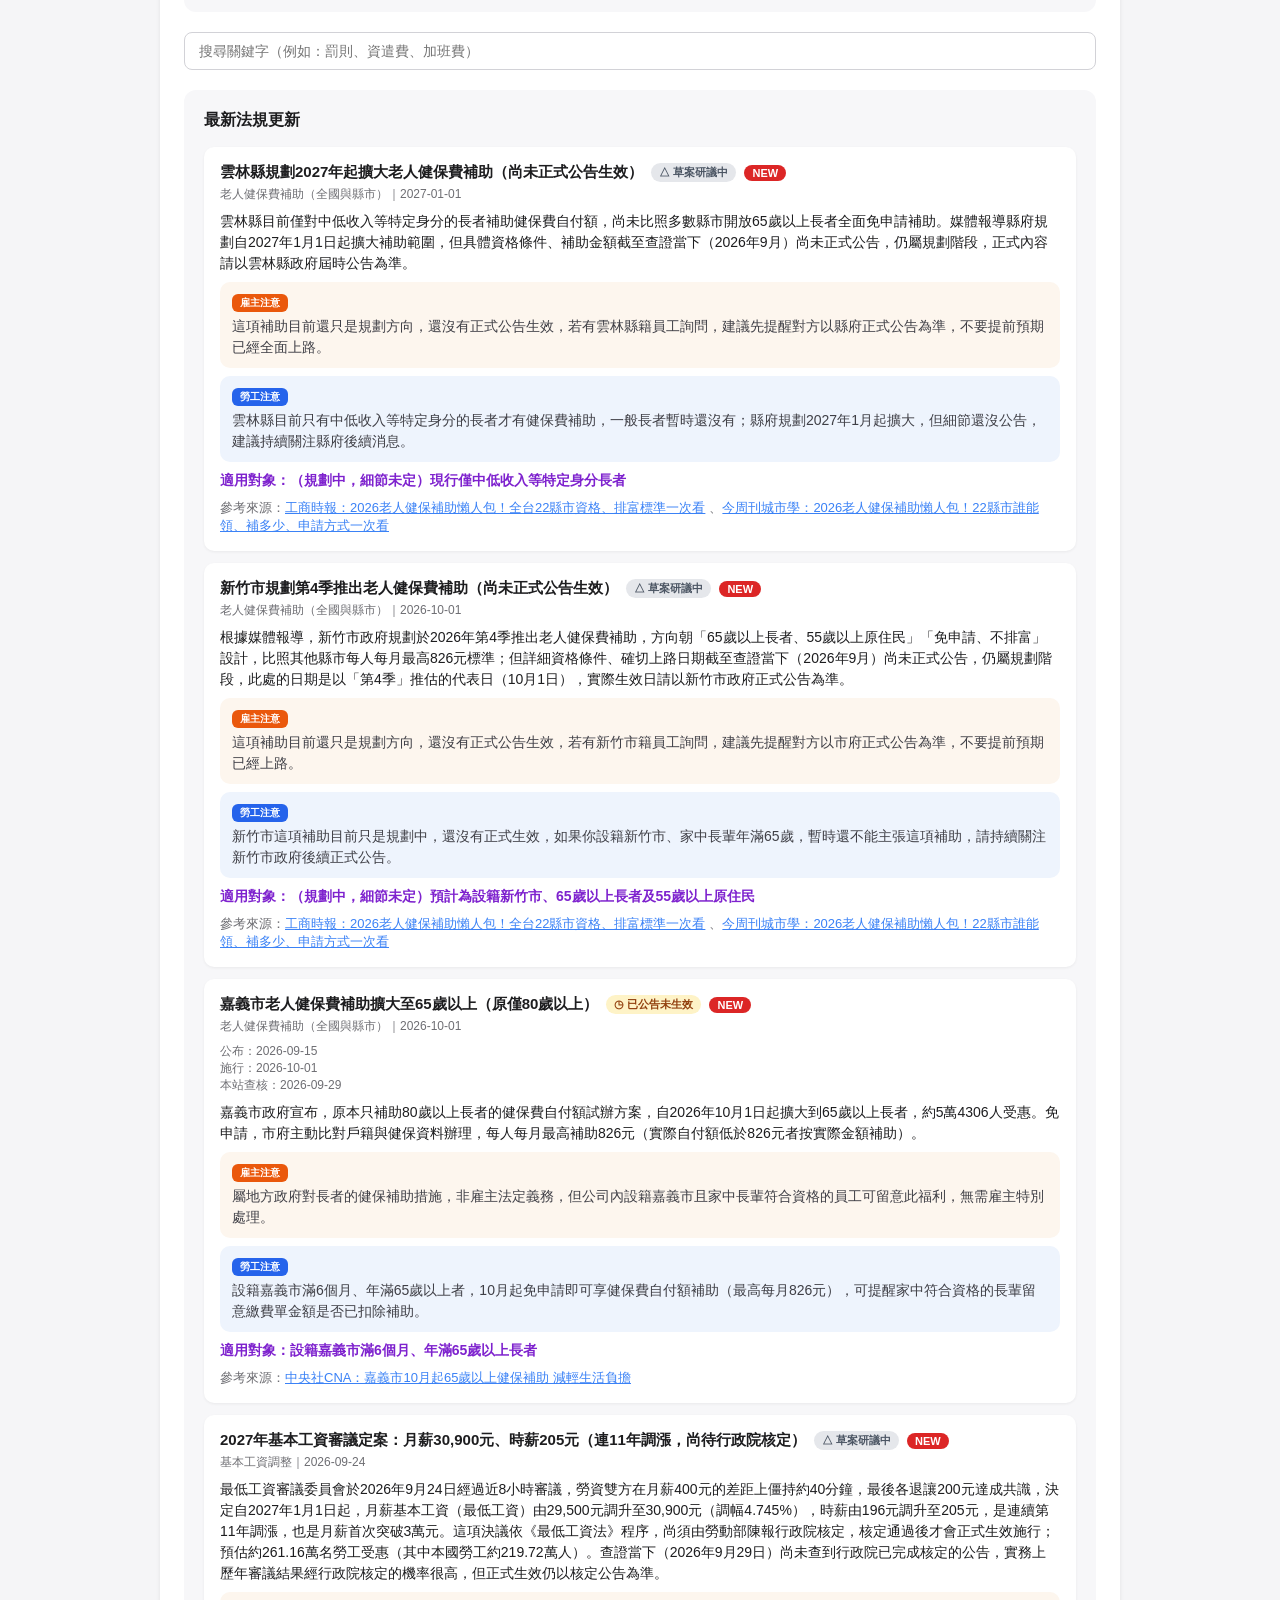
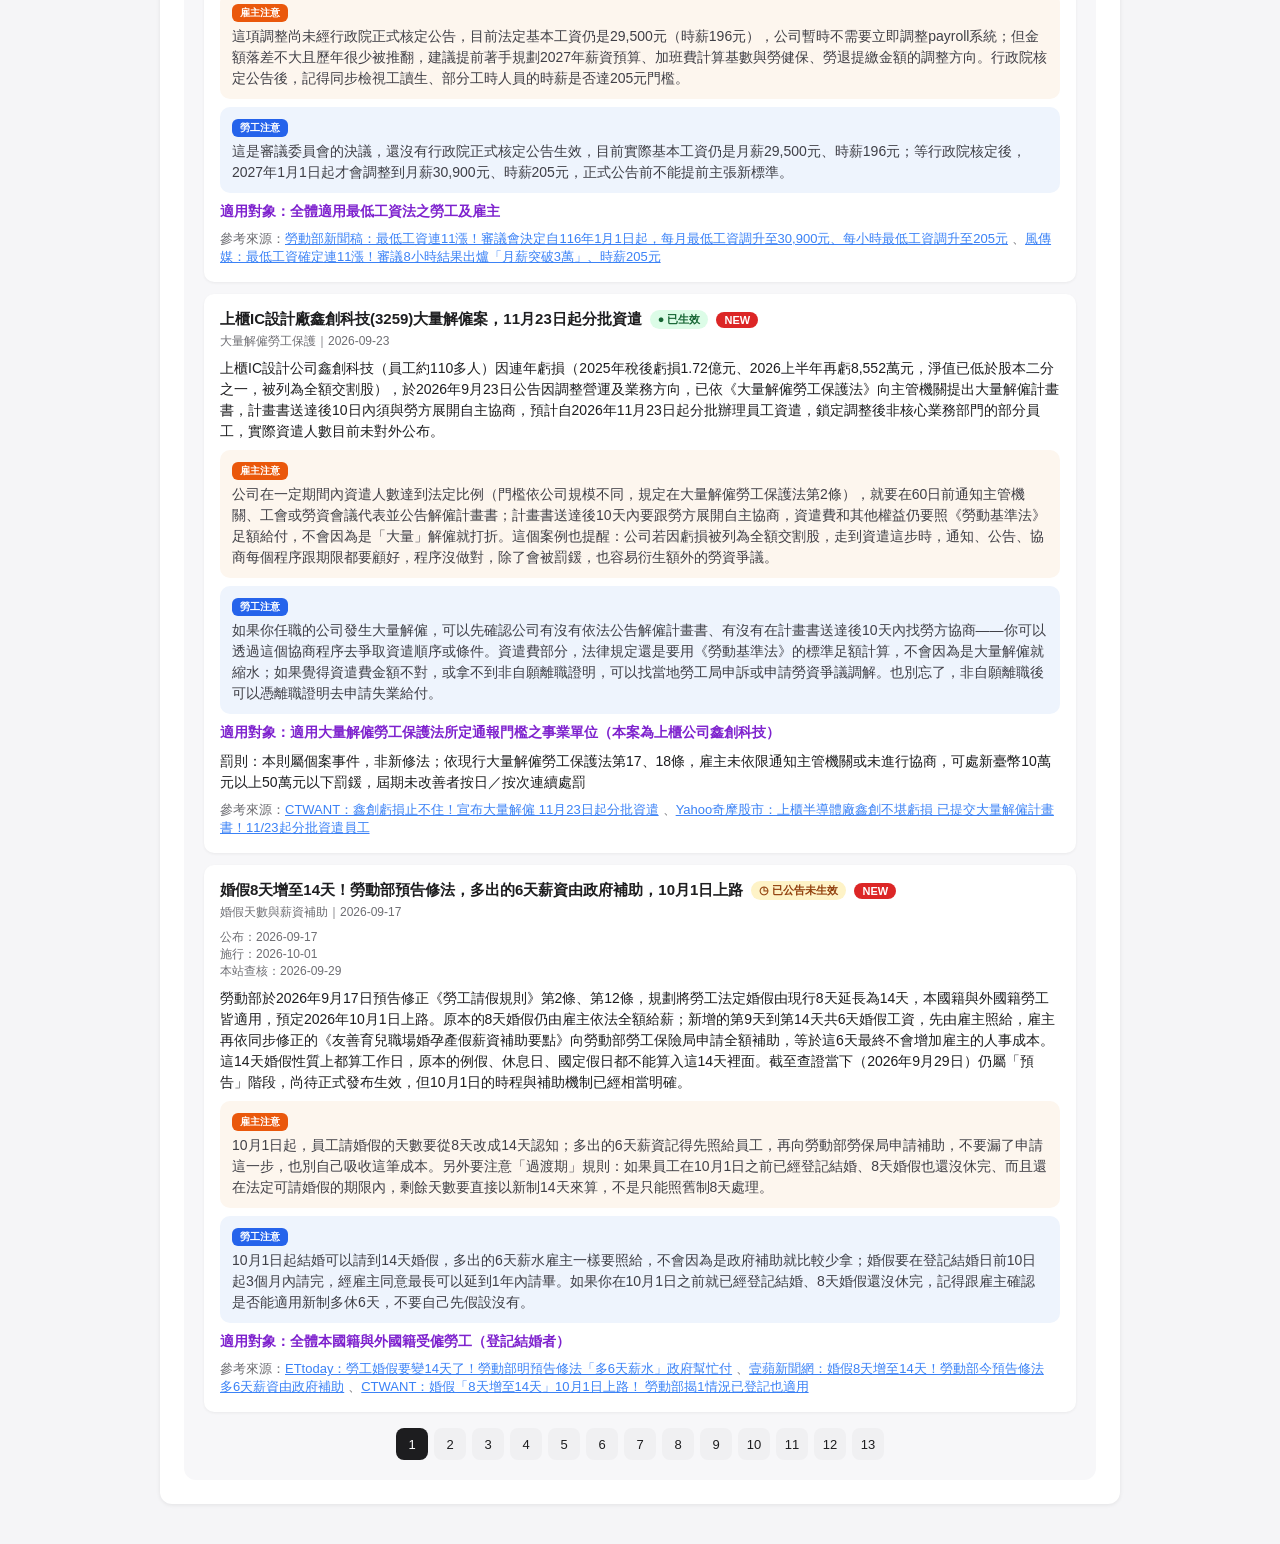
==== commit eb7b10c1: "feat: 分類導覽改為兩層（6張大分類卡→子分類清單），拿掉常駐分類側欄" ====
--- a/index.html
+++ b/index.html
@@ -35,7 +35,10 @@
       <div id="scenario-nav" class="scenario-nav"></div>
     </section>
 
-    <nav id="category-nav" class="category-nav"></nav>
+    <section class="section big-groups-section">
+      <h2 class="section-title">主題分類</h2>
+      <div id="big-groups" class="big-groups-grid"></div>
+    </section>
 
     <div class="content-column">
       <input id="search-input" class="search-input" type="search" placeholder="搜尋關鍵字（例如：罰則、資遣費、加班費）">
--- a/style.css
+++ b/style.css
@@ -69,46 +69,101 @@
   text-decoration: underline;
 }
 
-.category-nav {
+.breadcrumb {
+  display: flex;
+  align-items: center;
+  gap: 6px;
+  font-size: 13px;
+  margin-bottom: 8px;
+}
+
+.breadcrumb a {
+  color: var(--brand-color);
+  text-decoration: none;
+}
+
+.breadcrumb a:hover {
+  text-decoration: underline;
+}
+
+.breadcrumb-separator {
+  color: #6e6e73;
+}
+
+.group-description {
+  color: #6e6e73;
+  font-size: 14px;
+  margin: 0 0 20px;
+}
+
+.big-groups-section {
+  margin-bottom: 20px;
+}
+
+.big-groups-grid {
+  display: grid;
+  grid-template-columns: 1fr;
+  gap: 12px;
+}
+
+.big-group-card,
+.subcategory-row {
+  display: flex;
+  align-items: center;
+  justify-content: space-between;
+  gap: 12px;
+  background: #ffffff;
+  border: 1px solid #e5e5e7;
+  border-radius: 10px;
+  padding: 16px;
+  text-decoration: none;
+  color: #1d1d1f;
+}
+
+.big-group-card:hover,
+.subcategory-row:hover {
+  border-color: var(--brand-color);
+  background: var(--brand-color-soft);
+}
+
+.big-group-card:focus-visible,
+.subcategory-row:focus-visible {
+  outline: 2px solid var(--brand-color);
+  outline-offset: 2px;
+  border-color: var(--brand-color);
+}
+
+.big-group-card-text,
+.subcategory-row-text {
+  display: flex;
+  flex-direction: column;
+  gap: 4px;
+  min-width: 0;
+}
+
+.big-group-card-title,
+.subcategory-row-name {
+  font-size: 15px;
+  font-weight: 700;
+}
+
+.big-group-card-desc,
+.subcategory-row-desc {
+  font-size: 12px;
+  color: #6e6e73;
+}
+
+.big-group-card-arrow,
+.subcategory-row-arrow {
+  flex-shrink: 0;
+  color: var(--brand-color);
+  font-size: 16px;
+}
+
+.subcategory-list {
   display: flex;
   flex-direction: column;
   gap: 10px;
-  margin-bottom: 20px;
-}
-
-.nav-group {
-  display: flex;
-  align-items: baseline;
-  flex-wrap: wrap;
-  gap: 8px;
-}
-
-.nav-group-title {
-  font-size: 12px;
-  color: #6e6e73;
-  flex-shrink: 0;
-  min-width: 68px;
-}
-
-.nav-group-links {
-  display: flex;
-  flex-wrap: wrap;
-  gap: 8px;
-}
-
-.category-nav-link {
-  display: inline-block;
-  background: #f0f0f2;
-  color: #1d1d1f;
-  font-size: 13px;
-  padding: 6px 12px;
-  border-radius: 999px;
-  text-decoration: none;
-}
-
-.category-nav-link.active {
-  background: #1d1d1f;
-  color: #ffffff;
 }
 
 .search-input {
@@ -808,8 +863,9 @@
 
   .hero-banner,
   .identity-bar,
-  #category-nav,
+  .breadcrumb,
   .search-section,
+  .big-groups-section,
   .hot-guides-section,
   .scenario-nav-section,
   .guide-progress,
@@ -842,36 +898,10 @@
 
 @media (min-width: 900px) {
   .container {
-    max-width: 1120px;
+    max-width: 960px;
   }
 
-  main.container {
-    display: grid;
-    grid-template-columns: 220px 1fr;
-    grid-template-areas:
-      "header header"
-      "scenarios scenarios"
-      "nav content";
-    column-gap: 24px;
-    align-items: start;
+  .big-groups-grid {
+    grid-template-columns: repeat(3, 1fr);
   }
-
-  main.container > header {
-    grid-area: header;
-  }
-
-  .scenario-nav-section {
-    grid-area: scenarios;
-  }
-
-  main.container > #category-nav {
-    grid-area: nav;
-    position: sticky;
-    top: 24px;
-    margin-bottom: 0;
-  }
-
-  .content-column {
-    grid-area: content;
-  }
-}
+}
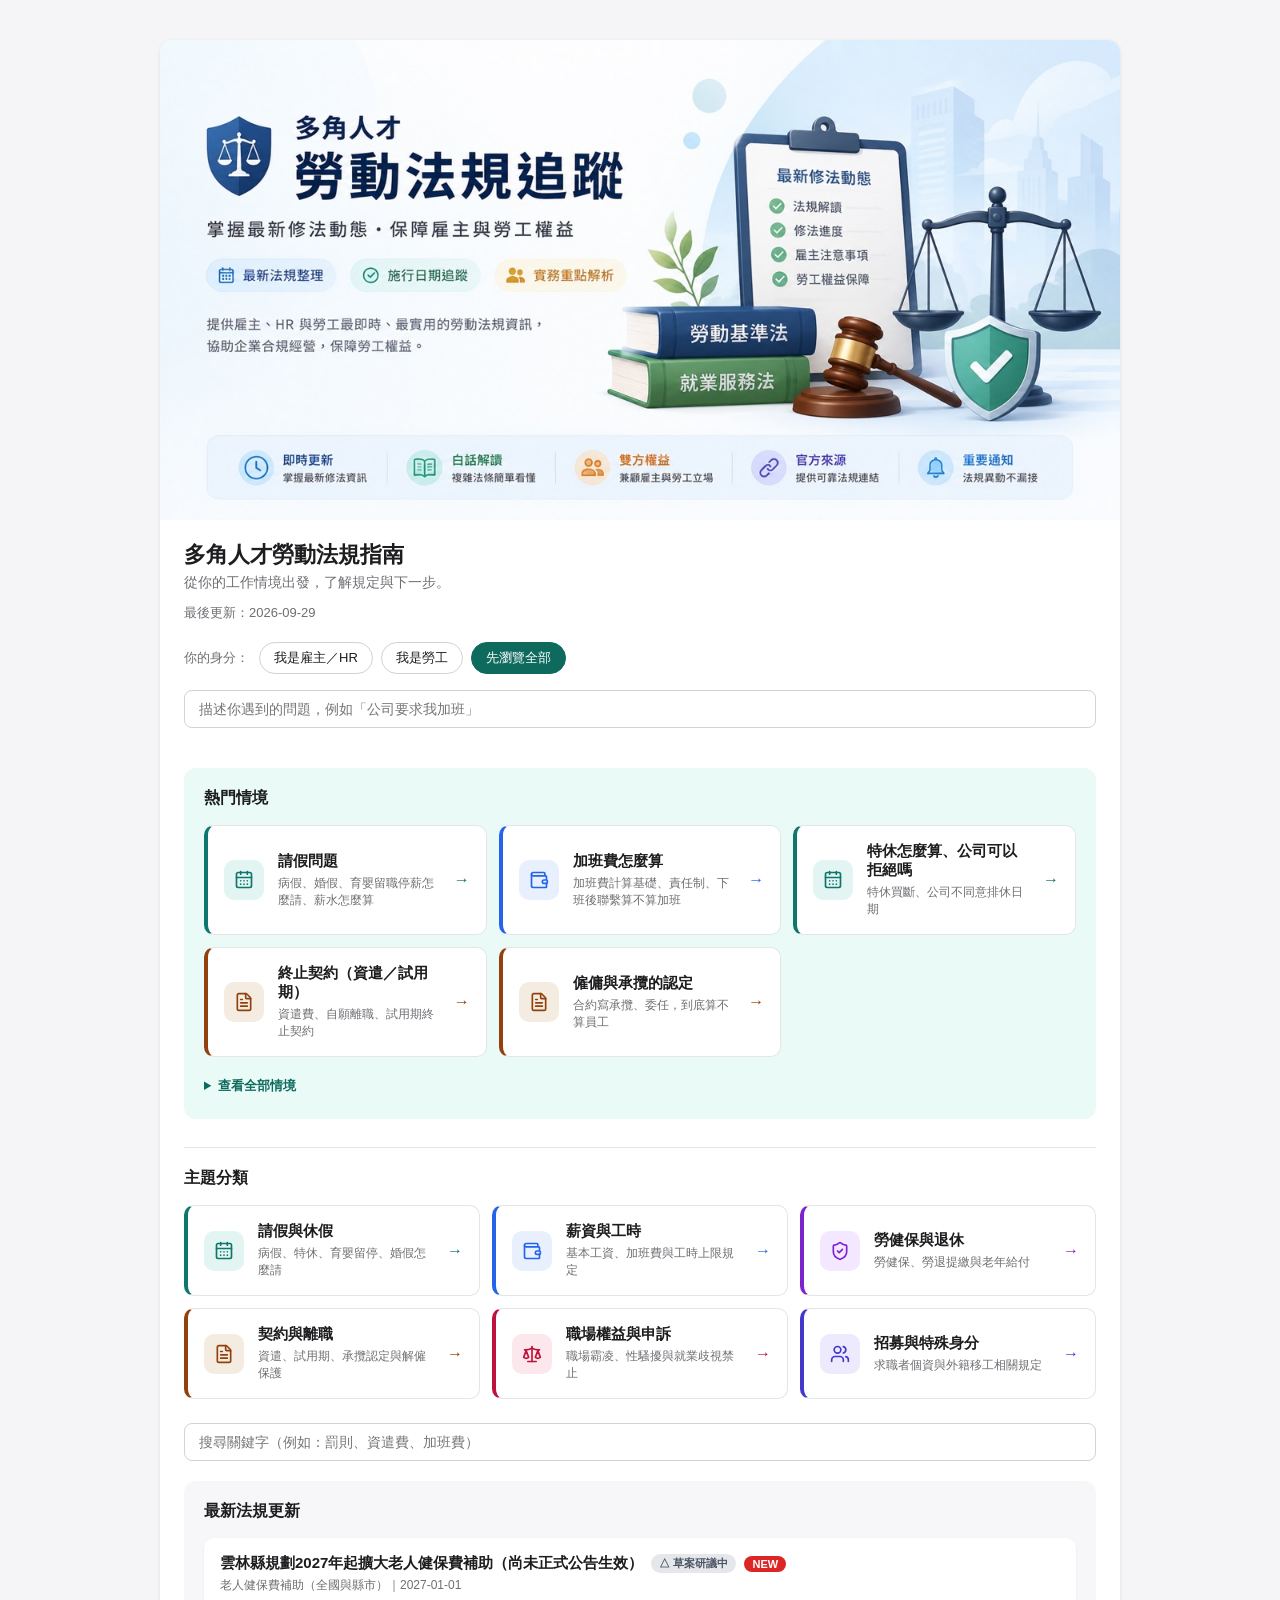
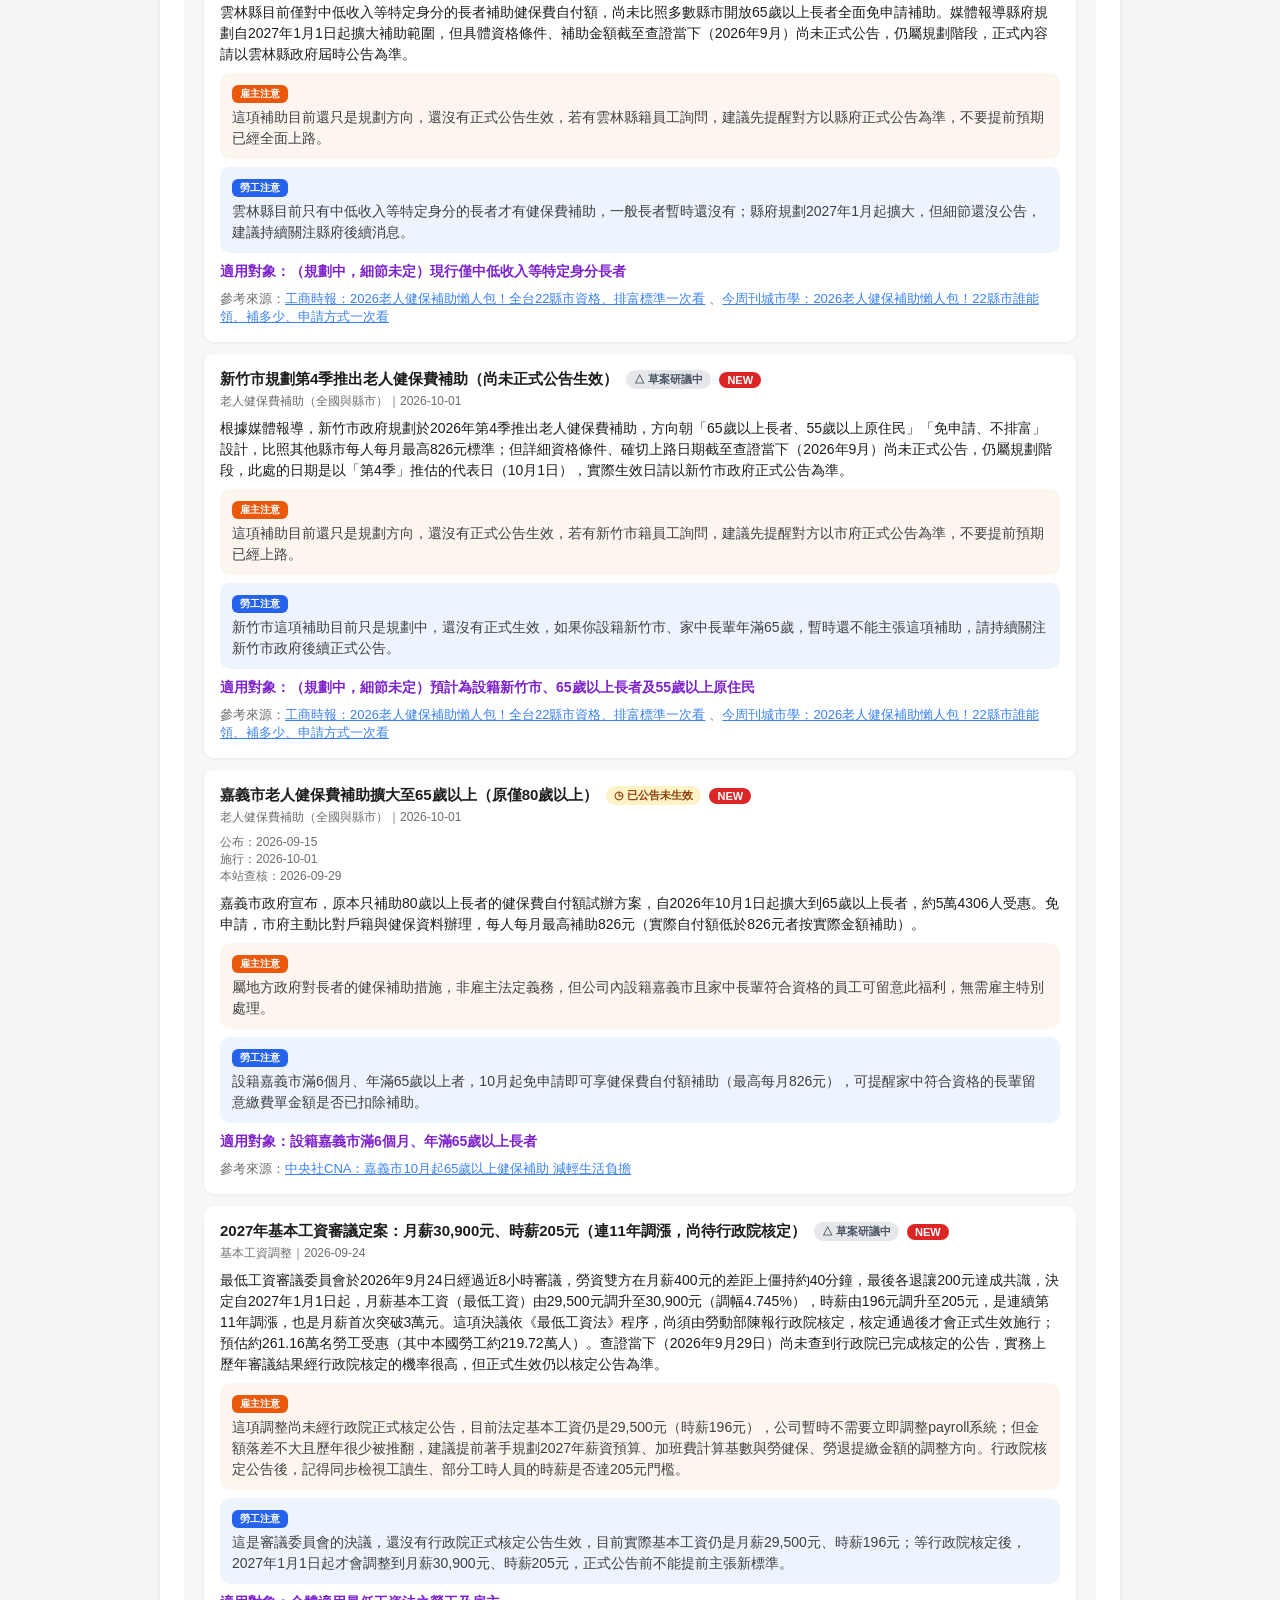
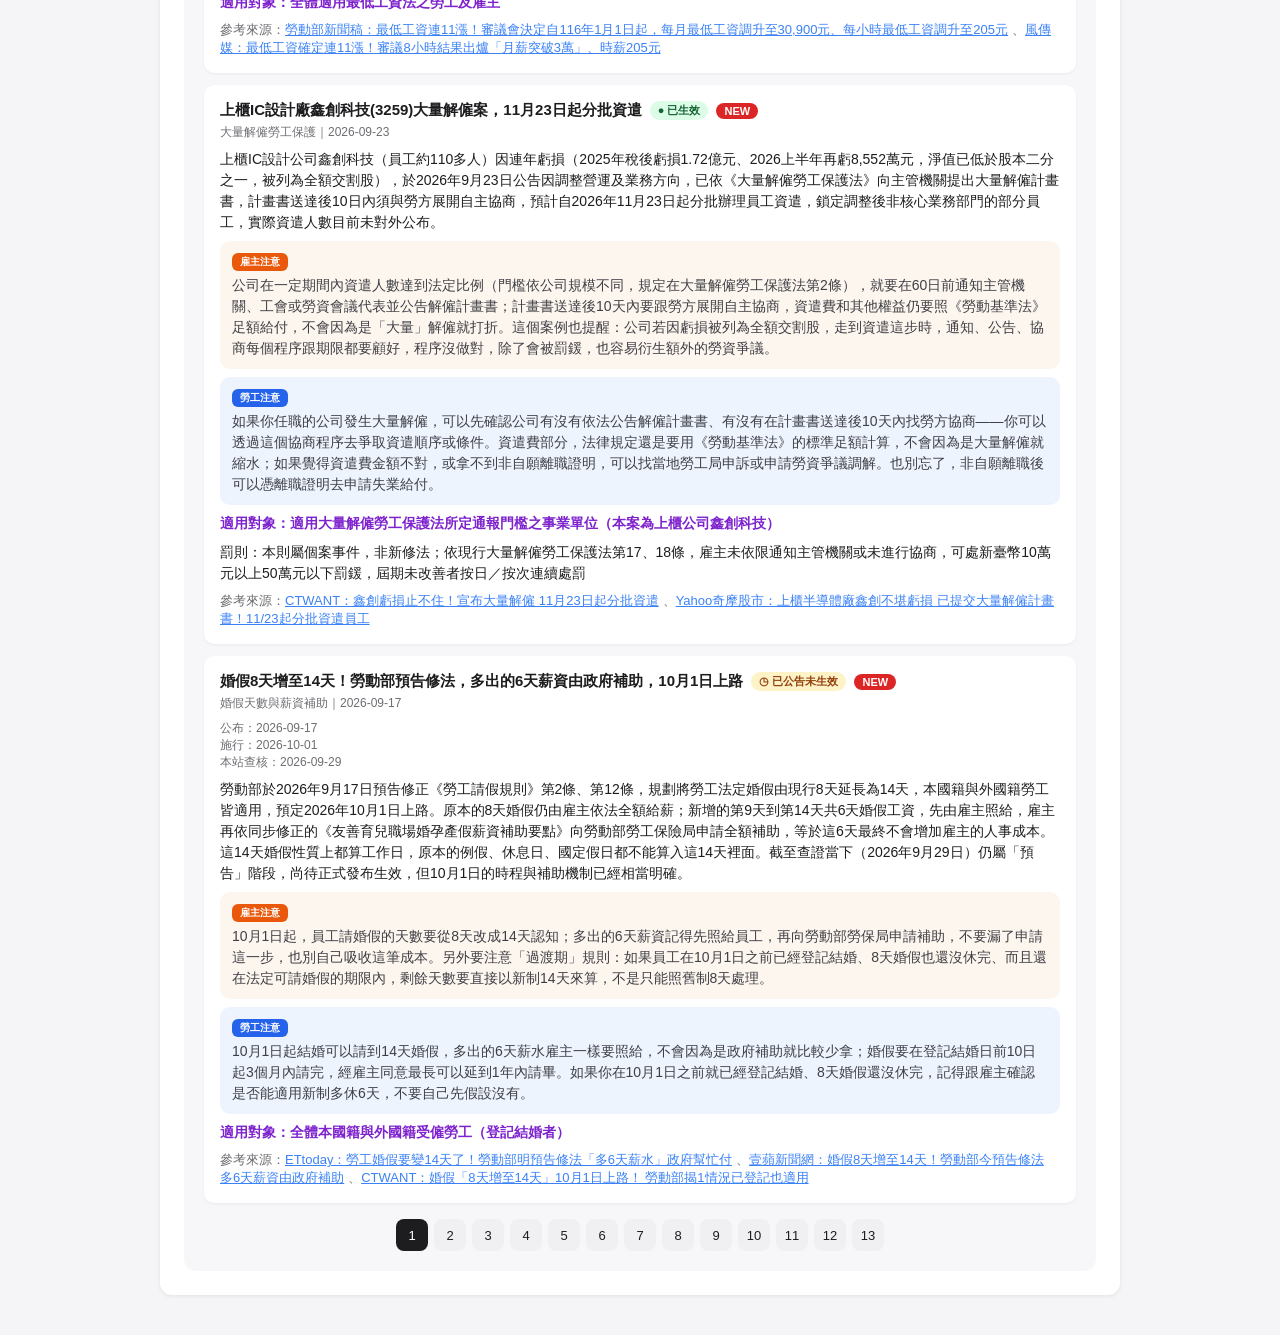
==== commit ff5ce160: "feat: 分類卡加入Lucide線條圖示與6色色彩系統，熱門情境去重並改三欄，減少灰底區塊" ====
--- a/index.html
+++ b/index.html
@@ -25,17 +25,17 @@
       <div id="scenario-search-results" class="scenario-search-results" hidden></div>
     </section>
 
-    <section class="section hot-guides-section">
+    <section class="hot-guides-section">
       <h2 class="section-title">熱門情境</h2>
       <div id="hot-guides" class="hot-guides-grid"></div>
+
+      <details class="scenario-nav-details">
+        <summary>查看全部情境</summary>
+        <div id="scenario-nav" class="scenario-nav"></div>
+      </details>
     </section>
 
-    <section class="section scenario-nav-section">
-      <h2 class="section-title">其他常見情境</h2>
-      <div id="scenario-nav" class="scenario-nav"></div>
-    </section>
-
-    <section class="section big-groups-section">
+    <section class="big-groups-section">
       <h2 class="section-title">主題分類</h2>
       <div id="big-groups" class="big-groups-grid"></div>
     </section>
--- a/style.css
+++ b/style.css
@@ -90,6 +90,21 @@
   color: #6e6e73;
 }
 
+.breadcrumb a.breadcrumb-group-link {
+  color: var(--group-color, var(--brand-color));
+}
+
+.group-title-row {
+  display: flex;
+  align-items: center;
+  gap: 12px;
+  margin-bottom: 4px;
+}
+
+.group-title-row h1 {
+  margin: 0;
+}
+
 .group-description {
   color: #6e6e73;
   font-size: 14px;
@@ -97,21 +112,25 @@
 }
 
 .big-groups-section {
-  margin-bottom: 20px;
-}
-
-.big-groups-grid {
+  margin: 28px 0 24px;
+  padding-top: 20px;
+  border-top: 1px solid #e5e5e7;
+}
+
+.big-groups-grid,
+.hot-guides-grid {
   display: grid;
   grid-template-columns: 1fr;
   gap: 12px;
 }
 
-.big-group-card,
+/* 共用的導覽卡片：左側圖示、中間標題與說明、右側箭頭；一般狀態中性，
+   選取/hover/鍵盤focus 統一用該分類的品牌色（由 JS 透過 --group-color 變數帶入） */
+.nav-card,
 .subcategory-row {
   display: flex;
   align-items: center;
-  justify-content: space-between;
-  gap: 12px;
+  gap: 14px;
   background: #ffffff;
   border: 1px solid #e5e5e7;
   border-radius: 10px;
@@ -120,43 +139,67 @@
   color: #1d1d1f;
 }
 
-.big-group-card:hover,
+.nav-card {
+  border-left: 4px solid var(--group-color, var(--brand-color));
+}
+
+.nav-card:hover,
 .subcategory-row:hover {
-  border-color: var(--brand-color);
-  background: var(--brand-color-soft);
-}
-
-.big-group-card:focus-visible,
+  border-color: var(--group-color, var(--brand-color));
+  background: var(--group-color-soft, var(--brand-color-soft));
+}
+
+.nav-card:focus-visible,
 .subcategory-row:focus-visible {
-  outline: 2px solid var(--brand-color);
+  outline: 2px solid var(--group-color, var(--brand-color));
   outline-offset: 2px;
-  border-color: var(--brand-color);
-}
-
-.big-group-card-text,
+  border-color: var(--group-color, var(--brand-color));
+}
+
+.group-icon {
+  display: inline-flex;
+  align-items: center;
+  justify-content: center;
+  width: 40px;
+  height: 40px;
+  border-radius: 10px;
+  background: var(--group-color-soft, var(--brand-color-soft));
+  color: var(--group-color, var(--brand-color));
+  flex-shrink: 0;
+}
+
+.group-icon svg {
+  width: 20px;
+  height: 20px;
+}
+
+.nav-card-text,
 .subcategory-row-text {
   display: flex;
   flex-direction: column;
   gap: 4px;
   min-width: 0;
-}
-
-.big-group-card-title,
+  flex: 1;
+}
+
+.nav-card-title,
 .subcategory-row-name {
   font-size: 15px;
   font-weight: 700;
-}
-
-.big-group-card-desc,
+  overflow-wrap: break-word;
+}
+
+.nav-card-desc,
 .subcategory-row-desc {
   font-size: 12px;
   color: #6e6e73;
-}
-
-.big-group-card-arrow,
+  overflow-wrap: break-word;
+}
+
+.nav-card-arrow,
 .subcategory-row-arrow {
   flex-shrink: 0;
-  color: var(--brand-color);
+  color: var(--group-color, var(--brand-color));
   font-size: 16px;
 }
 
@@ -164,6 +207,10 @@
   display: flex;
   flex-direction: column;
   gap: 10px;
+}
+
+.subcategory-row {
+  border-left: 3px solid var(--group-color, var(--brand-color));
 }
 
 .search-input {
@@ -192,8 +239,20 @@
   margin: 0 0 16px;
 }
 
-.scenario-nav-section {
-  margin-bottom: 20px;
+.scenario-nav-details {
+  margin-top: 16px;
+}
+
+.scenario-nav-details summary {
+  cursor: pointer;
+  font-size: 13px;
+  color: var(--brand-color);
+  font-weight: 600;
+  padding: 4px 0;
+}
+
+.scenario-nav-details[open] summary {
+  margin-bottom: 12px;
 }
 
 .scenario-nav {
@@ -212,12 +271,10 @@
   font-weight: 600;
   color: #1d1d1f;
   text-decoration: none;
-  box-shadow: 0 1px 3px rgba(0, 0, 0, 0.06);
 }
 
 .scenario-link:hover {
   border-color: #3b82f6;
-  box-shadow: 0 2px 6px rgba(0, 0, 0, 0.1);
 }
 
 .scenario-search-results {
@@ -588,41 +645,10 @@
 }
 
 .hot-guides-section {
+  background: #eafaf7;
+  border-radius: 12px;
+  padding: 20px;
   margin-bottom: 20px;
-}
-
-.hot-guides-grid {
-  display: grid;
-  grid-template-columns: repeat(auto-fill, minmax(200px, 1fr));
-  gap: 12px;
-}
-
-.hot-guide-card {
-  display: flex;
-  flex-direction: column;
-  gap: 4px;
-  background: #ffffff;
-  border: 1px solid #e5e5e7;
-  border-left: 4px solid var(--brand-color);
-  border-radius: 10px;
-  padding: 16px;
-  text-decoration: none;
-  color: #1d1d1f;
-  box-shadow: 0 1px 3px rgba(0, 0, 0, 0.06);
-}
-
-.hot-guide-card:hover {
-  box-shadow: 0 2px 8px rgba(0, 0, 0, 0.1);
-}
-
-.hot-guide-card-title {
-  font-size: 15px;
-  font-weight: 700;
-}
-
-.hot-guide-card-hint {
-  font-size: 12px;
-  color: #6e6e73;
 }
 
 .guide-progress {
@@ -867,7 +893,7 @@
   .search-section,
   .big-groups-section,
   .hot-guides-section,
-  .scenario-nav-section,
+  .scenario-nav-details,
   .guide-progress,
   .guide-options,
   .guide-back-button,
@@ -901,7 +927,8 @@
     max-width: 960px;
   }
 
-  .big-groups-grid {
+  .big-groups-grid,
+  .hot-guides-grid {
     grid-template-columns: repeat(3, 1fr);
   }
 }
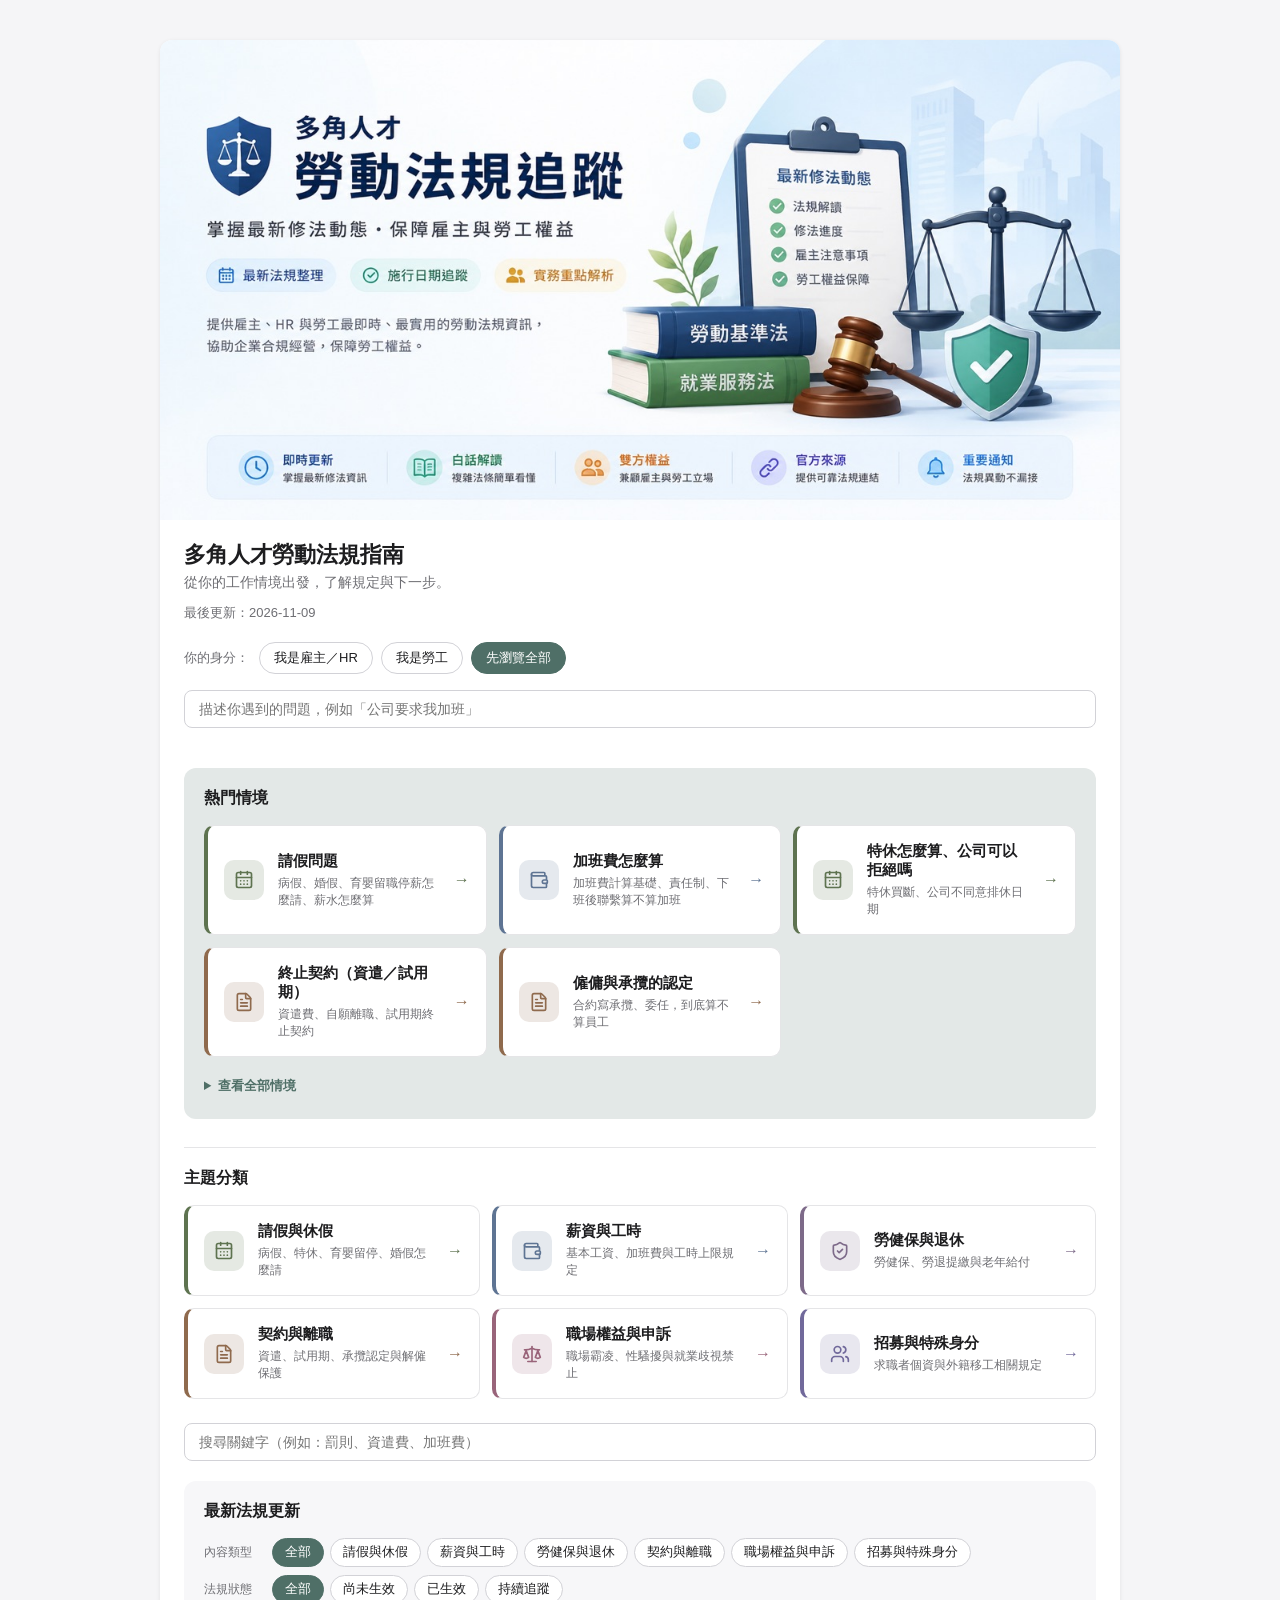
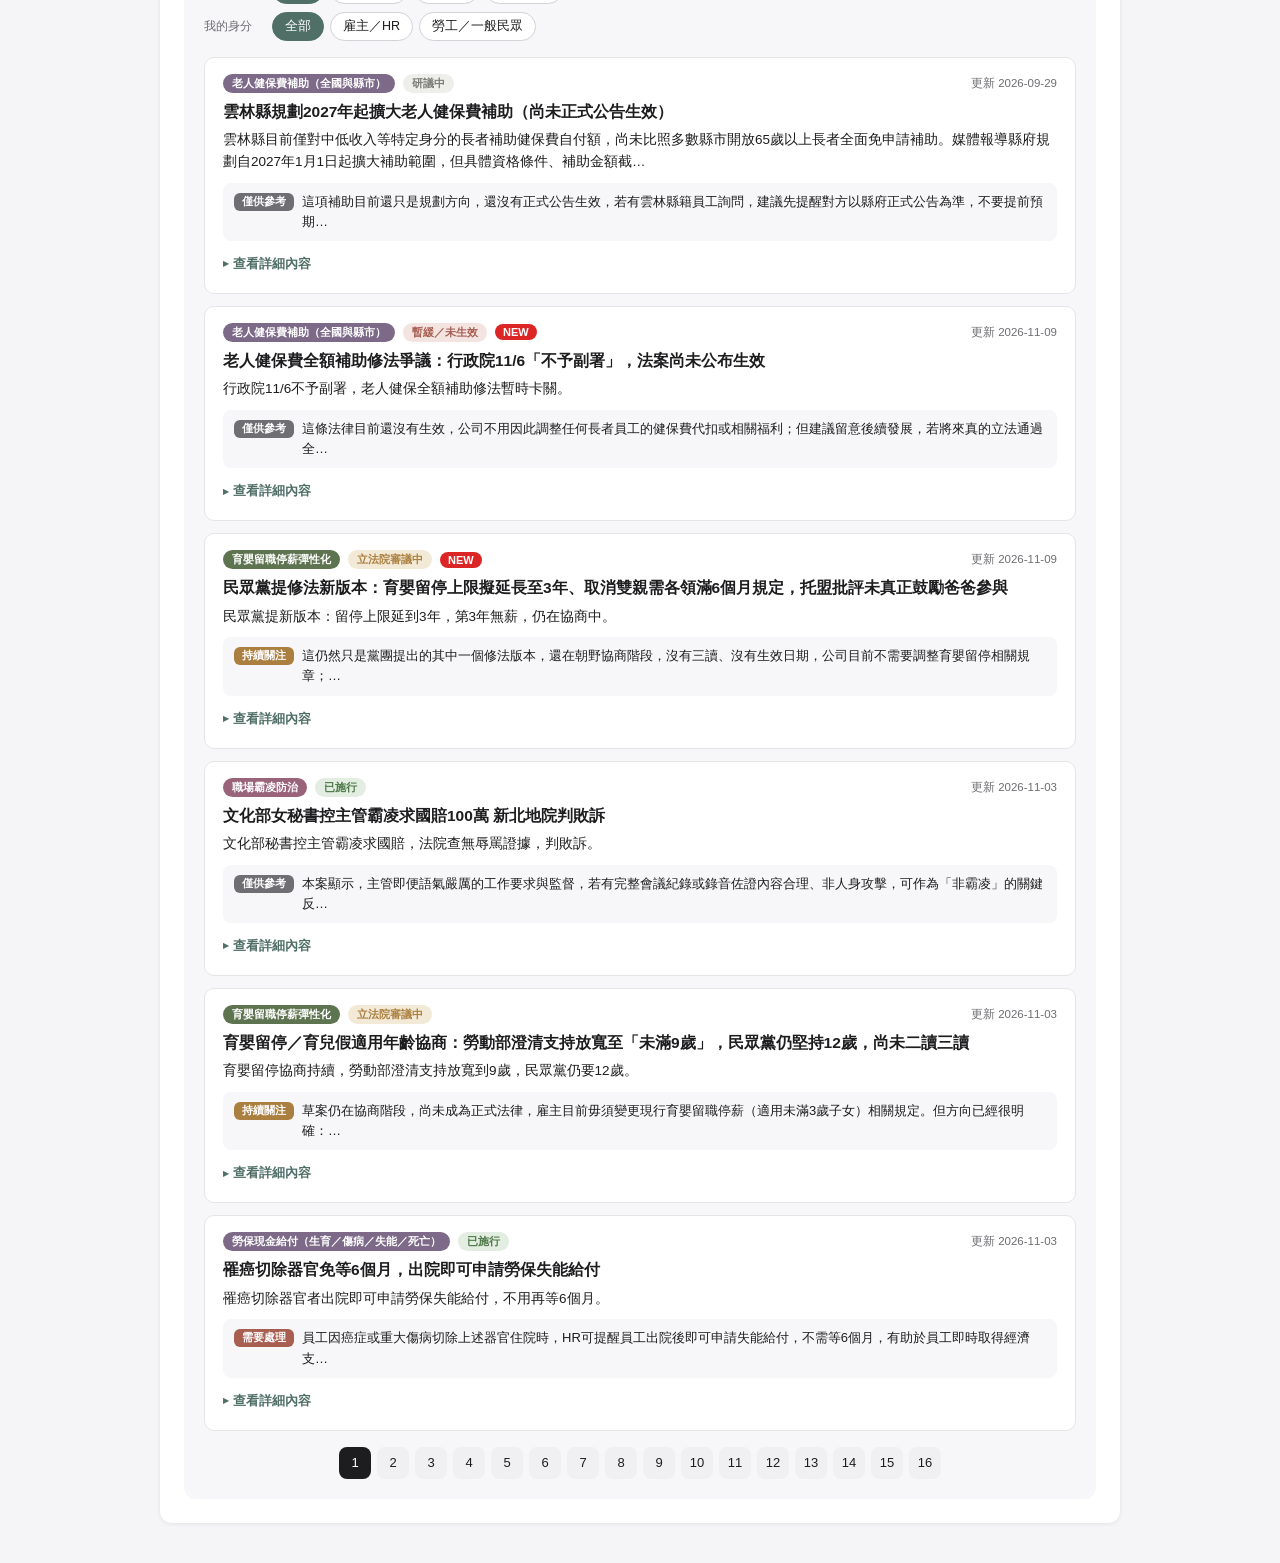
==== commit a2e3232e: "feat: 最新法規更新區塊改版——摘要/展開卡片、8階段法規狀態、雇主影響分級、篩選與歷程追蹤 Co-Authored-By: Claude Sonnet 5 <noreply@anthropic." ====
--- a/index.html
+++ b/index.html
@@ -45,6 +45,7 @@
 
       <section class="section latest-section">
         <h2 class="section-title">最新法規更新</h2>
+        <div id="latest-filters" class="filters"></div>
         <div id="latest-body"></div>
         <p id="latest-empty-message" class="empty-message" hidden>尚未有資料，請先執行刷新</p>
         <div id="latest-pagination" class="pagination"></div>
--- a/style.css
+++ b/style.css
@@ -1,6 +1,20 @@
 :root {
-  --brand-color: #0f6a5e;
-  --brand-color-soft: #e6f2f0;
+  --brand-color: #4f6f67;
+  --brand-color-soft: #e3e8e7;
+  --brand-color-hover: #ced7d4;
+
+  --status-study: #7a7a76;       --status-study-soft: #eeeeea;
+  --status-prenotice: #74808c;   --status-prenotice-soft: #e9ecef;
+  --status-review: #ab7f3f;      --status-review-soft: #f2e9d6;
+  --status-passed: #96722f;      --status-passed-soft: #efe3cc;
+  --status-gazetted: #52807a;    --status-gazetted-soft: #e2eeec;
+  --status-effective: #4f7a4a;   --status-effective-soft: #e3ede1;
+  --status-suspended: #a85f52;   --status-suspended-soft: #f3e4e1;
+  --status-policy: #6b7280;      --status-policy-soft: #e9eaed;
+
+  --impact-action: #a85f52;      --impact-action-soft: #f3e4e1;
+  --impact-watch: #ab7f3f;       --impact-watch-soft: #f2e9d6;
+  --impact-fyi: #6e6e73;         --impact-fyi-soft: #eeeeea;
 }
 
 * {
@@ -60,7 +74,7 @@
 }
 
 .back-link {
-  color: #3b82f6;
+  color: var(--brand-color);
   font-size: 14px;
   text-decoration: none;
 }
@@ -225,7 +239,7 @@
 
 .search-input:focus {
   outline: none;
-  border-color: #3b82f6;
+  border-color: var(--brand-color);
 }
 
 .section {
@@ -237,6 +251,65 @@
 .section-title {
   font-size: 16px;
   margin: 0 0 16px;
+}
+
+.filters {
+  display: flex;
+  flex-direction: column;
+  gap: 8px;
+  margin-bottom: 16px;
+}
+
+.filter-row {
+  display: flex;
+  align-items: center;
+  gap: 8px;
+  flex-wrap: wrap;
+}
+
+.filter-row-label {
+  font-size: 12px;
+  color: #6e6e73;
+  min-width: 60px;
+  flex-shrink: 0;
+}
+
+.chip-group {
+  display: flex;
+  flex-wrap: wrap;
+  gap: 6px;
+}
+
+.chip {
+  font-family: inherit;
+  font-size: 12.5px;
+  padding: 5px 12px;
+  border-radius: 999px;
+  border: 1px solid #d2d2d7;
+  background: #ffffff;
+  color: #1d1d1f;
+  cursor: pointer;
+}
+
+.chip:hover {
+  border-color: var(--brand-color);
+}
+
+.chip.active {
+  background: var(--brand-color);
+  border-color: var(--brand-color);
+  color: #ffffff;
+}
+
+.chip:focus-visible {
+  outline: 2px solid var(--brand-color);
+  outline-offset: 2px;
+}
+
+@media (max-width: 480px) {
+  .filter-row-label {
+    min-width: 100%;
+  }
 }
 
 .scenario-nav-details {
@@ -274,7 +347,7 @@
 }
 
 .scenario-link:hover {
-  border-color: #3b82f6;
+  border-color: var(--brand-color);
 }
 
 .scenario-search-results {
@@ -286,17 +359,17 @@
 
 .scenario-search-result {
   display: block;
-  background: #eff6ff;
-  border: 1px solid #bfdbfe;
+  background: var(--brand-color-soft);
+  border: 1px solid var(--brand-color-hover);
   border-radius: 8px;
   padding: 10px 14px;
   font-size: 14px;
-  color: #1d4ed8;
+  color: var(--brand-color);
   text-decoration: none;
 }
 
 .scenario-search-result:hover {
-  background: #dbeafe;
+  background: var(--brand-color-hover);
 }
 
 .scenario-search-empty {
@@ -323,26 +396,31 @@
 
 .item-card {
   background: #ffffff;
+  border: 1px solid #e5e5e7;
   border-radius: 10px;
-  padding: 16px;
+  padding: 16px 18px;
   margin-bottom: 12px;
-  box-shadow: 0 1px 3px rgba(0, 0, 0, 0.06);
 }
 
 .item-card:last-child {
   margin-bottom: 0;
 }
 
-.item-title-row {
+.item-top-row {
   display: flex;
   align-items: center;
-  gap: 8px;
-  margin-bottom: 4px;
-}
-
-.item-title {
-  font-size: 15px;
-  margin: 0;
+  flex-wrap: wrap;
+  gap: 6px 8px;
+  margin-bottom: 8px;
+}
+
+.tag-group {
+  color: #ffffff;
+  font-size: 11px;
+  font-weight: 600;
+  padding: 2px 9px;
+  border-radius: 999px;
+  flex-shrink: 0;
 }
 
 .new-badge {
@@ -357,60 +435,223 @@
 
 .status-badge {
   font-size: 11px;
-  font-weight: 700;
+  font-weight: 600;
   border-radius: 999px;
+  padding: 2px 9px;
+  flex-shrink: 0;
+}
+
+.status-badge--study { color: var(--status-study); background: var(--status-study-soft); }
+.status-badge--prenotice { color: var(--status-prenotice); background: var(--status-prenotice-soft); }
+.status-badge--review { color: var(--status-review); background: var(--status-review-soft); }
+.status-badge--passed { color: var(--status-passed); background: var(--status-passed-soft); }
+.status-badge--gazetted { color: var(--status-gazetted); background: var(--status-gazetted-soft); }
+.status-badge--effective { color: var(--status-effective); background: var(--status-effective-soft); }
+.status-badge--suspended { color: var(--status-suspended); background: var(--status-suspended-soft); }
+.status-badge--policy { color: var(--status-policy); background: var(--status-policy-soft); }
+
+.tag-date {
+  font-size: 11.5px;
+  color: #6e6e73;
+  margin-left: auto;
+  white-space: nowrap;
+}
+
+.item-title {
+  font-size: 15.5px;
+  font-weight: 700;
+  line-height: 1.45;
+  margin: 0 0 6px;
+}
+
+.item-summary {
+  font-size: 13.5px;
+  line-height: 1.6;
+  margin: 0 0 10px;
+}
+
+.impact-row {
+  display: flex;
+  align-items: flex-start;
+  gap: 8px;
+  background: #f7f7f9;
+  border-radius: 8px;
+  padding: 9px 11px;
+  margin-bottom: 10px;
+}
+
+.impact-pill {
+  flex-shrink: 0;
+  color: #ffffff;
+  font-size: 10.5px;
+  font-weight: 700;
   padding: 2px 8px;
-  flex-shrink: 0;
-}
-
-.status-badge--effective {
-  color: #166534;
-  background: #dcfce7;
-}
-
-.status-badge--announced {
-  color: #92400e;
-  background: #fef3c7;
-}
-
-.status-badge--draft {
-  color: #4b5563;
-  background: #e5e7eb;
-}
-
-.status-badge--expired {
-  color: #7f1d1d;
-  background: #fee2e2;
-  text-decoration: line-through;
-}
-
-.item-meta {
-  font-size: 12px;
-  color: #6e6e73;
-  margin: 0 0 8px;
-}
-
-.item-date-detail {
-  font-size: 12px;
-  color: #6e6e73;
-  margin: 0 0 8px;
-}
-
-.item-date-detail p {
+  border-radius: 6px;
+  margin-top: 1px;
+}
+
+.impact-pill--action { background: var(--impact-action); }
+.impact-pill--watch { background: var(--impact-watch); }
+.impact-pill--fyi { background: var(--impact-fyi); }
+
+.impact-text {
+  font-size: 13px;
+  line-height: 1.55;
+}
+
+.toggle-btn {
+  font-family: inherit;
+  font-size: 13px;
+  font-weight: 600;
+  color: var(--brand-color);
+  background: none;
+  border: none;
+  padding: 4px 0;
+  cursor: pointer;
+  display: inline-flex;
+  align-items: center;
+  gap: 4px;
+}
+
+.toggle-btn:focus-visible {
+  outline: 2px solid var(--brand-color);
+  outline-offset: 2px;
+  border-radius: 4px;
+}
+
+.toggle-icon {
+  font-size: 11px;
+  transition: transform .15s ease;
+}
+
+.item-card.open .toggle-icon {
+  transform: rotate(90deg);
+}
+
+.detail {
+  display: none;
+  margin-top: 14px;
+  padding-top: 14px;
+  border-top: 1px solid #e5e5e7;
+}
+
+.item-card.open .detail {
+  display: block;
+}
+
+.detail-section {
+  margin-bottom: 14px;
+}
+
+.detail-section:last-child {
+  margin-bottom: 0;
+}
+
+.detail-heading {
+  font-size: 11.5px;
+  font-weight: 700;
+  text-transform: uppercase;
+  letter-spacing: .04em;
+  color: #6e6e73;
+  margin: 0 0 6px;
+}
+
+.detail-body {
+  font-size: 13.5px;
+  line-height: 1.65;
   margin: 0;
-}
-
-.item-summary,
-.item-applies-to,
-.item-penalty {
-  font-size: 14px;
-  line-height: 1.5;
-  margin: 0 0 8px;
 }
 
 .item-applies-to {
   color: #7e22ce;
   font-weight: 700;
+}
+
+.timeline-grid {
+  display: grid;
+  grid-template-columns: auto 1fr;
+  gap: 4px 12px;
+  font-size: 13px;
+  margin: 0;
+}
+
+.timeline-grid dt {
+  color: #6e6e73;
+  white-space: nowrap;
+}
+
+.timeline-grid dd {
+  margin: 0;
+  font-variant-numeric: tabular-nums;
+}
+
+.timeline-grid dd.unknown {
+  color: #6e6e73;
+  font-style: italic;
+}
+
+.history-list {
+  display: flex;
+  flex-direction: column;
+  gap: 10px;
+}
+
+.history-item {
+  display: flex;
+  gap: 10px;
+}
+
+.history-dot {
+  flex-shrink: 0;
+  width: 8px;
+  height: 8px;
+  border-radius: 50%;
+  background: var(--brand-color);
+  margin-top: 6px;
+}
+
+.history-body {
+  font-size: 13px;
+  line-height: 1.6;
+}
+
+.history-date {
+  font-weight: 700;
+  margin-right: 4px;
+}
+
+.source-group {
+  margin-bottom: 10px;
+}
+
+.source-group:last-child {
+  margin-bottom: 0;
+}
+
+.source-group-label {
+  font-size: 11px;
+  font-weight: 700;
+  color: #6e6e73;
+  margin-bottom: 4px;
+}
+
+.source-link {
+  display: block;
+  font-size: 12.5px;
+  color: var(--brand-color);
+  text-decoration: none;
+  word-break: break-word;
+  margin-bottom: 3px;
+}
+
+.source-link:hover {
+  text-decoration: underline;
+}
+
+.verified-note {
+  font-size: 12px;
+  color: #6e6e73;
+  margin-top: 4px;
 }
 
 .notes-block {
@@ -420,11 +661,11 @@
 }
 
 .notes-block--employer {
-  background: #fdf6ee;
+  background: #f2ede8;
 }
 
 .notes-block--employee {
-  background: #eef4fd;
+  background: #eaeef1;
 }
 
 .notes-tag {
@@ -438,11 +679,11 @@
 }
 
 .notes-block--employer .notes-tag {
-  background: #ea580c;
+  background: #8f6640;
 }
 
 .notes-block--employee .notes-tag {
-  background: #2563eb;
+  background: #54728d;
 }
 
 .notes-text {
@@ -459,7 +700,7 @@
 }
 
 .item-sources a {
-  color: #3b82f6;
+  color: var(--brand-color);
   margin-right: 4px;
 }
 
@@ -589,7 +830,7 @@
 .scenario-full-list-link {
   display: inline-block;
   margin-top: 4px;
-  color: #3b82f6;
+  color: var(--brand-color);
   font-size: 14px;
   text-decoration: none;
 }
@@ -645,7 +886,7 @@
 }
 
 .hot-guides-section {
-  background: #eafaf7;
+  background: var(--brand-color-soft);
   border-radius: 12px;
   padding: 20px;
   margin-bottom: 20px;
@@ -716,7 +957,7 @@
 
 .guide-back-button {
   font-size: 13px;
-  color: #3b82f6;
+  color: var(--brand-color);
   background: none;
   border: none;
   cursor: pointer;
@@ -743,9 +984,9 @@
 
 .guide-edit-button {
   font-size: 13px;
-  color: #3b82f6;
+  color: var(--brand-color);
   background: none;
-  border: 1px solid #3b82f6;
+  border: 1px solid var(--brand-color);
   border-radius: 999px;
   padding: 4px 12px;
   cursor: pointer;
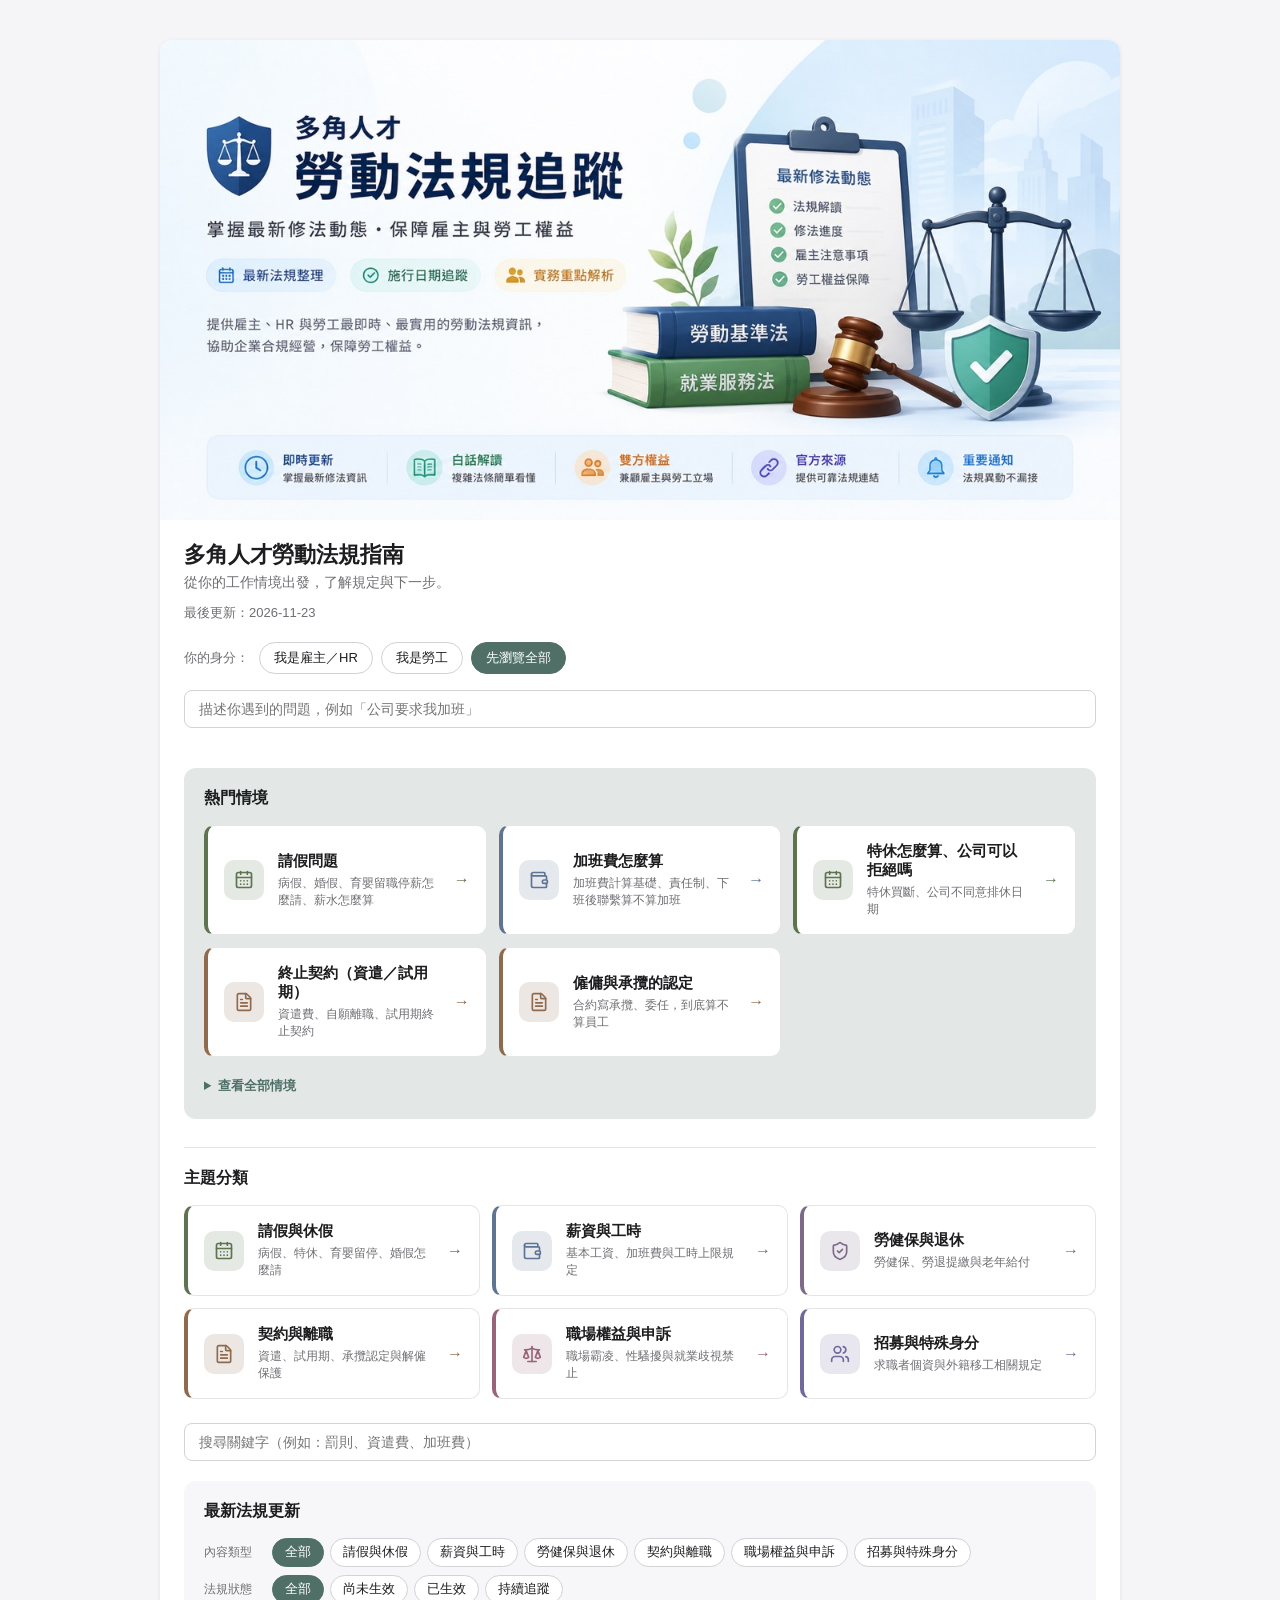
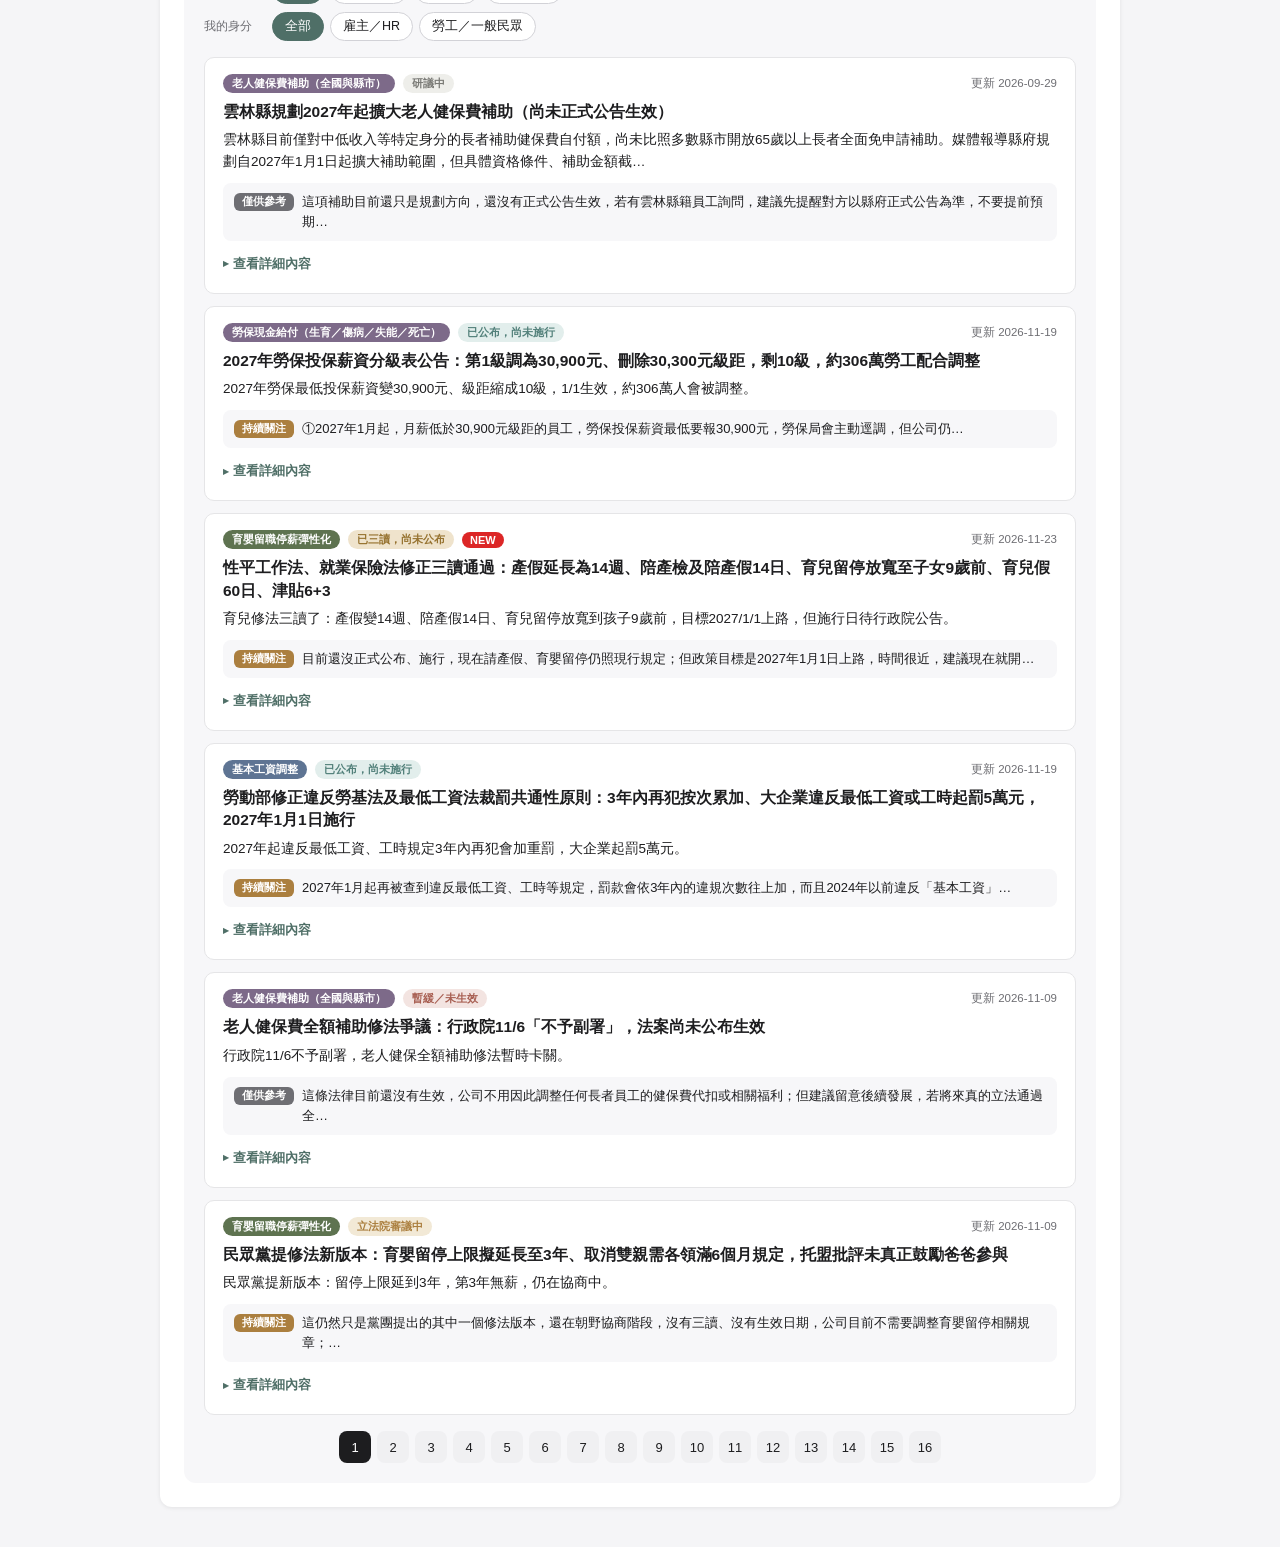
==== commit 93064559: "feat: add canonical/og tags and sitemap.xml" ====
--- a/index.html
+++ b/index.html
@@ -4,6 +4,17 @@
   <meta charset="UTF-8">
   <meta name="viewport" content="width=device-width, initial-scale=1.0">
   <title>多角人才勞動法規指南</title>
+  <meta name="description" content="多角人才整理給人資的台灣勞動法規追蹤：最新修法進度、雇主與勞工注意事項、常見情境問答，用白話說明。">
+  <link rel="canonical" href="https://zichi625.github.io/law-tracker/">
+  <meta property="og:type" content="website">
+  <meta property="og:site_name" content="多角人才勞動法規指南">
+  <meta property="og:title" content="多角人才勞動法規指南">
+  <meta property="og:description" content="多角人才整理給人資的台灣勞動法規追蹤：最新修法進度、雇主與勞工注意事項、常見情境問答，用白話說明。">
+  <meta property="og:url" content="https://zichi625.github.io/law-tracker/">
+  <meta property="og:image" content="https://zichi625.github.io/law-tracker/images/hero-banner.jpg">
+  <meta property="og:image:width" content="1200">
+  <meta property="og:image:height" content="600">
+  <meta name="twitter:card" content="summary_large_image">
   <link rel="stylesheet" href="style.css">
   <script src="guide-data.js"></script>
 </head>
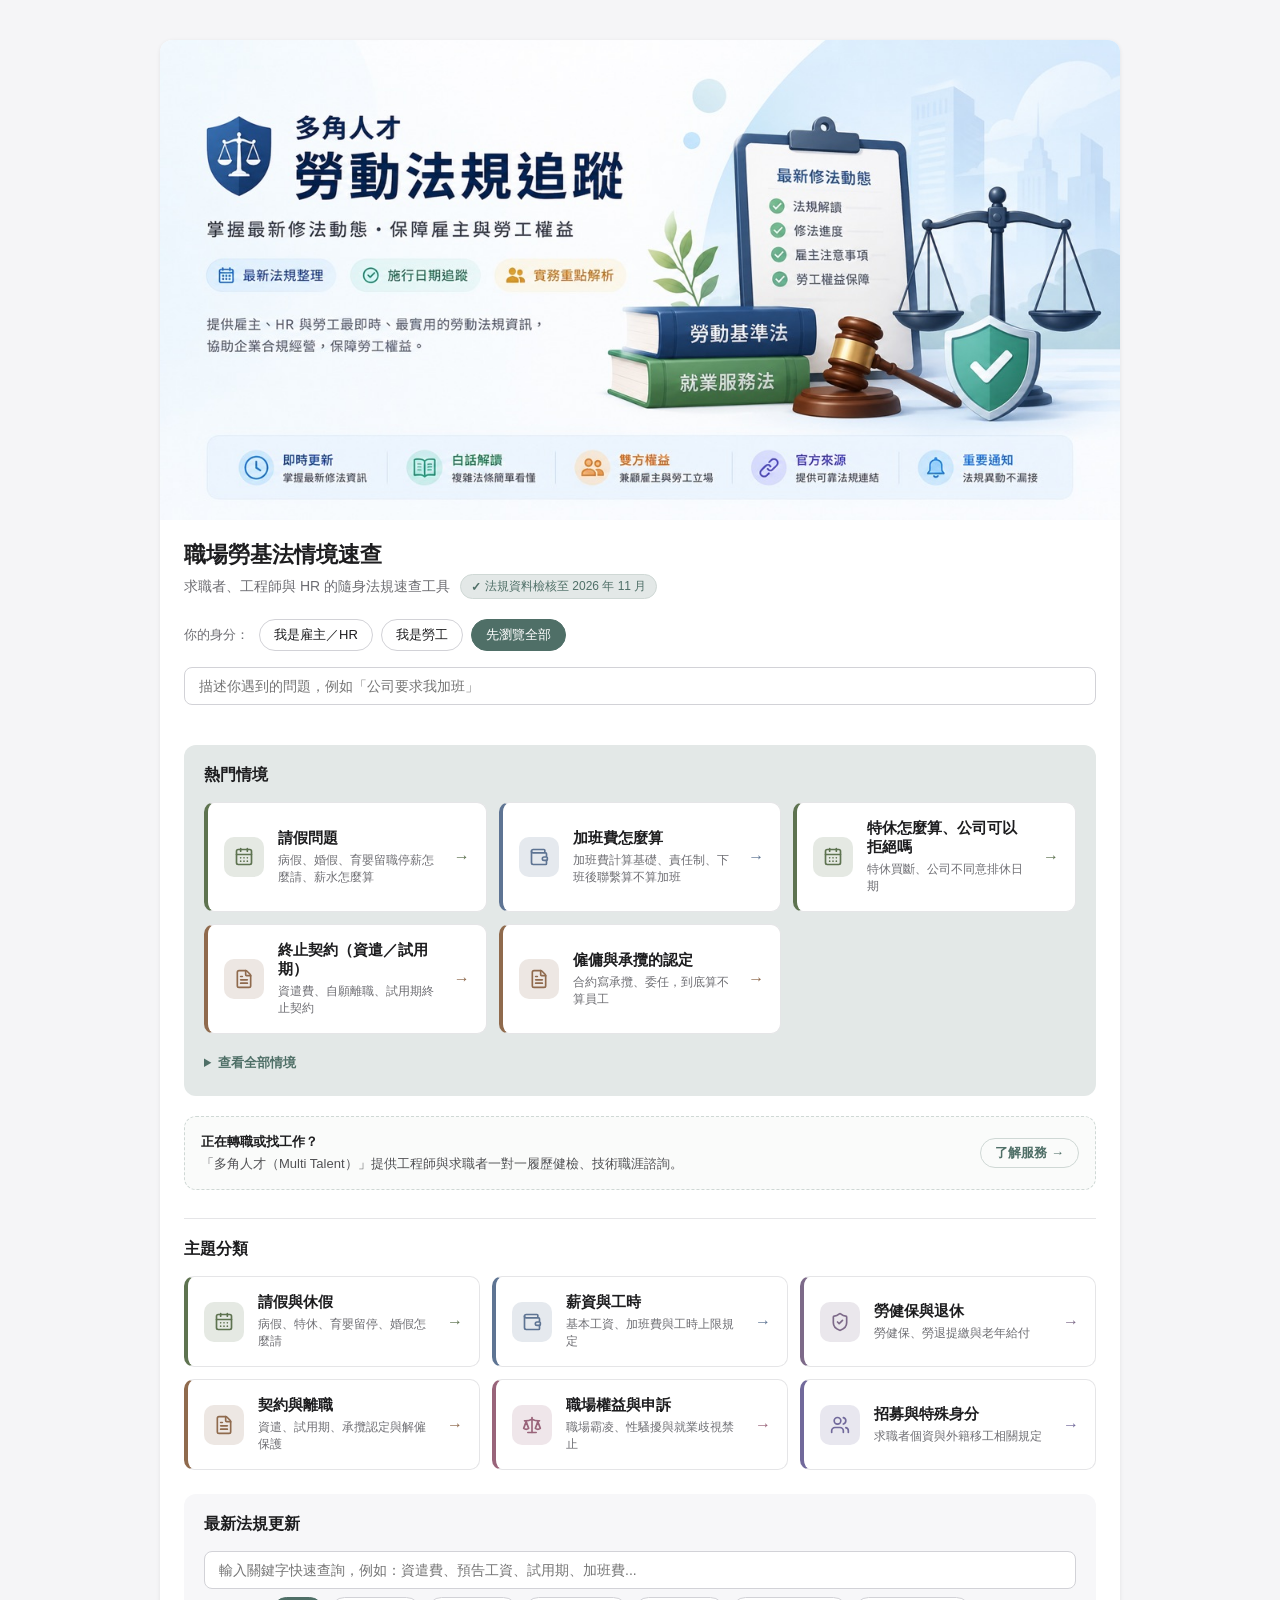
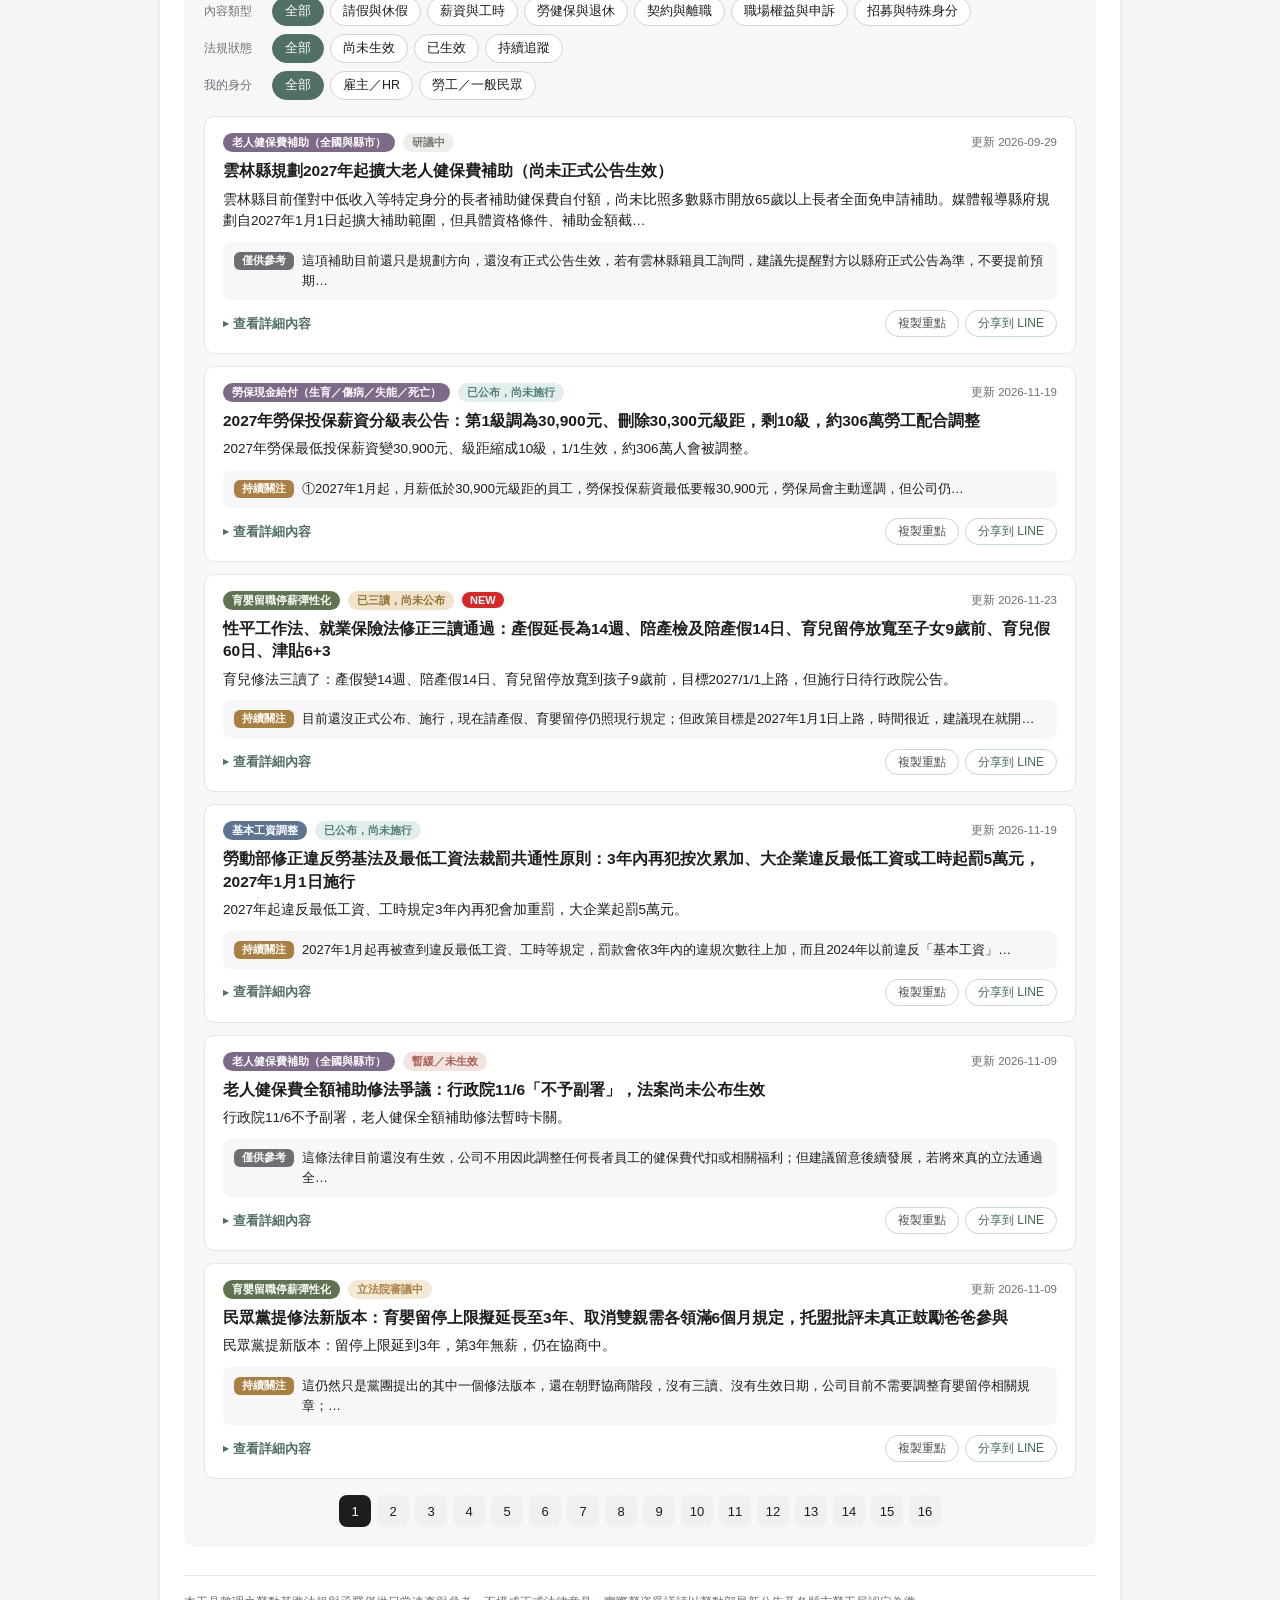
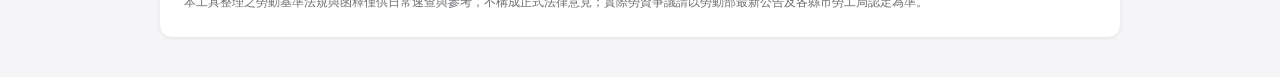
==== commit 9463dc91: "feat: 改名職場勞基法情境速查，新增關鍵字搜尋、複製與LINE分享、檢核標籤、免責聲明、多角人才導流、FAQ結構化資料" ====
--- a/index.html
+++ b/index.html
@@ -3,20 +3,255 @@
 <head>
   <meta charset="UTF-8">
   <meta name="viewport" content="width=device-width, initial-scale=1.0">
-  <title>多角人才勞動法規指南</title>
-  <meta name="description" content="多角人才整理給人資的台灣勞動法規追蹤：最新修法進度、雇主與勞工注意事項、常見情境問答，用白話說明。">
+  <title>職場勞基法情境速查｜求職者、工程師與 HR 的隨身法規速查工具</title>
+  <meta name="description" content="職場勞基法情境速查：求職者、工程師與 HR 的隨身法規速查工具。用白話整理台灣勞基法與最新修法，資遣費、預告工資、試用期、加班費、特休、育嬰留停等常見勞資情境一查就懂。">
   <link rel="canonical" href="https://zichi625.github.io/law-tracker/">
   <meta property="og:type" content="website">
-  <meta property="og:site_name" content="多角人才勞動法規指南">
-  <meta property="og:title" content="多角人才勞動法規指南">
-  <meta property="og:description" content="多角人才整理給人資的台灣勞動法規追蹤：最新修法進度、雇主與勞工注意事項、常見情境問答，用白話說明。">
+  <meta property="og:site_name" content="職場勞基法情境速查">
+  <meta property="og:title" content="職場勞基法情境速查｜求職者、工程師與 HR 的隨身法規速查工具">
+  <meta property="og:description" content="職場勞基法情境速查：求職者、工程師與 HR 的隨身法規速查工具。用白話整理台灣勞基法與最新修法，資遣費、預告工資、試用期、加班費、特休、育嬰留停等常見勞資情境一查就懂。">
   <meta property="og:url" content="https://zichi625.github.io/law-tracker/">
   <meta property="og:image" content="https://zichi625.github.io/law-tracker/images/hero-banner.jpg">
   <meta property="og:image:width" content="1200">
   <meta property="og:image:height" content="600">
   <meta name="twitter:card" content="summary_large_image">
+  <meta name="twitter:title" content="職場勞基法情境速查｜求職者、工程師與 HR 的隨身法規速查工具">
+  <meta name="twitter:description" content="職場勞基法情境速查：求職者、工程師與 HR 的隨身法規速查工具。用白話整理台灣勞基法與最新修法，資遣費、預告工資、試用期、加班費、特休、育嬰留停等常見勞資情境一查就懂。">
+  <meta name="twitter:image" content="https://zichi625.github.io/law-tracker/images/hero-banner.jpg">
   <link rel="stylesheet" href="style.css">
   <script src="guide-data.js"></script>
+  <script type="application/ld+json" id="faq-jsonld">
+  {
+    "@context": "https://schema.org",
+    "@type": "FAQPage",
+    "mainEntity": [
+      {
+        "@type": "Question",
+        "name": "員工不想配合公司遷廠，我可以要求他簽『自願離職』來結束勞動關係，這樣就不用給資遣費了吧？",
+        "acceptedAnswer": {
+          "@type": "Answer",
+          "text": "不建議這樣做。如果公司要求員工簽『自願離職』同意書、而不開立『非自願離職證明』，目的是規避資遣費或讓員工無法申請失業給付，一旦被查獲，公司可能面臨裁罰。正確做法是依法開立非自願離職證明，並足額給付資遣費。（相關法規：勞工退休金條例第45-1條）"
+        }
+      },
+      {
+        "@type": "Question",
+        "name": "公司要遷廠，員工通勤時間大增，這樣算資遣嗎？",
+        "acceptedAnswer": {
+          "@type": "Answer",
+          "text": "這牽涉到公司單方面調動員工的合法性判斷，通常會看兩件事：這次調動有沒有實際的營運需要、調動之後員工的工作條件會不會明顯變糟。如果員工因此每天通勤時間大幅拉長，公司應該主動提供補救措施，例如交通補助或彈性上下班時間，而不是放任員工自行承擔；配套不足時，員工是可以拒絕這次調動的。特別提醒，如果只是想藉調動逼員工自行離開、規避資遣費，一旦被認定手法不正當，公司同樣會被裁罰。（相關法規：勞動基準法第10條之1）"
+        }
+      },
+      {
+        "@type": "Question",
+        "name": "萬一公司經營不下去、付不出資遣費，員工怎麼辦？",
+        "acceptedAnswer": {
+          "@type": "Answer",
+          "text": "如果雇主歇業、清算或宣告破產，積欠員工的資遣費、退休金或工資，可以由『積欠工資墊償基金』先代墊（現行規定僅保障往前推6個月內積欠的部分）。勞動部正研議將可申請墊償的追溯期間延長為5年，但截至目前查證，尚未確認這項修正是否已正式生效。建議雇主平時就把資遣費依法按時足額結清，避免累積成日後可能被追討的舊帳。（相關法規：積欠工資墊償基金提繳及墊償管理辦法）"
+        }
+      },
+      {
+        "@type": "Question",
+        "name": "員工常常請病假，我可以用這個理由給差考績、不發全勤獎金嗎？",
+        "acceptedAnswer": {
+          "@type": "Answer",
+          "text": "不可以任意這樣做。自2026年1月1日起施行的《勞工請假規則》修正規定，員工全年普通傷病假在10天以內，不得作為對員工不利處分（如降考績、不續聘等）的理由；如果員工主張自己因請病假被不利對待，舉證責任改由雇主負擔，也就是公司要證明自己沒有因病假給予不利待遇。（相關法規：勞工請假規則第9條）"
+        }
+      },
+      {
+        "@type": "Question",
+        "name": "員工請病假，全勤獎金可以整個月都不發嗎？",
+        "acceptedAnswer": {
+          "@type": "Answer",
+          "text": "不行，這樣做已經不合法了。新制上路後（2026年1月1日起），全勤獎金的扣減必須跟請假天數成比例，也就是請幾天病假就只扣對應天數的獎金部分，公司不能用『只要請一天病假，整個月全勤獎金就整筆取消』這種一刀切做法。建議趁機把公司現有的全勤獎金辦法拿出來重新檢查，改成按比例扣減，違反規定最高可能被罰到新臺幣100萬元。（相關法規：勞工請假規則第9條）"
+        }
+      },
+      {
+        "@type": "Question",
+        "name": "試用期的員工，我可以隨時不錄用、不用給資遣費嗎？",
+        "acceptedAnswer": {
+          "@type": "Answer",
+          "text": "不建議這樣認定。主管機關（勞動部）函釋見解認為，就算是試用期員工，公司要終止契約仍然要符合勞基法第11條（如業務緊縮、不能勝任工作等）或第12條的法定事由，該有的預告期間、資遣費、謀職假都不能少，不能因為『還在試用』就隨便不錄用而不給付。（相關法規：勞動基準法第11條）"
+        }
+      },
+      {
+        "@type": "Question",
+        "name": "聽說試用期解僱比較有彈性、不用付資遣費，這是真的嗎？",
+        "acceptedAnswer": {
+          "@type": "Answer",
+          "text": "這確實是實務上常見的認知落差。勞動部函釋見解要求試用期員工終止契約仍要比照正式勞基法第11、12條資遣程序辦理；但法院實務上的多數判決見解不同，因此主管機關與法院看法可能不一致，實際結果依個案而定。基於風險考量，建議仍依勞動部函釋見解，走正式資遣程序並發放資遣費比較保守安全。（相關法規：勞動基準法第11條、第12條）"
+        }
+      },
+      {
+        "@type": "Question",
+        "name": "計算加班費的時候，只用底薪去算就好，全勤獎金、職務加給不用算進去吧？",
+        "acceptedAnswer": {
+          "@type": "Answer",
+          "text": "不對。只要是『經常性、固定會發』的錢，像全勤獎金、職務加給、領班加給這類只要員工符合條件就能領、公司也習慣性都會發放的項目，性質上都算是工資，計算加班費／假日出勤工資的基礎時都要算進去，不能用『這是獎金、恩惠性給與』當理由排除。台電就曾經因為算加班費時漏算全勤獎金和領班加給，被桃園市勞工局開罰，打官司也敗訴。（相關法規：勞動基準法第24條、第40條）"
+        }
+      },
+      {
+        "@type": "Question",
+        "name": "公司有些員工是責任制（84條之1），是不是就不用管加班費規定？",
+        "acceptedAnswer": {
+          "@type": "Answer",
+          "text": "只有經勞動部核定公告的特定工作類型（如監督管理人員、責任制專業人員），才能由勞雇雙方另行約定工時、例假、加班費，不受一般工時上限與加班費規定限制，但仍要報請地方主管機關核備。勞動部會不定期檢討核定名單，曾將部分職務（如特定委外進用人員）排除在適用範圍外，被排除後就要改用一般規定計算加班費。建議人資定期確認公司使用84-1約定書的職務是否還在核定名單內。（相關法規：勞動基準法第84條之1）"
+        }
+      },
+      {
+        "@type": "Question",
+        "name": "下班後用通訊軟體交辦員工處理公事，算加班嗎？",
+        "acceptedAnswer": {
+          "@type": "Answer",
+          "text": "只要員工下班後有實際提供勞務（例如處理訊息、回覆工作事項），全國性的勞基法加班費規定都適用，公司應記錄員工回報完成工作的起訖時間，並據以給付加班費。台北市政府勞動局已訂有『居家工作勞動條件保障指導原則』，明確要求記錄下班聯繫處理時間並算加班費，目前僅台北市轄內事業單位適用、不具強制罰則，但反映的判斷標準與其他縣市加班費認定邏輯一致。（相關法規：勞動基準法第24條）"
+        }
+      },
+      {
+        "@type": "Question",
+        "name": "沒錄取的應徵者履歷，我可以留著以後有職缺時再用嗎？",
+        "acceptedAnswer": {
+          "@type": "Answer",
+          "text": "如果沒有法定保留理由，一旦招募目的達成（也就是決定不錄取），依個資法規定應該主動刪除或返還這些資料，不能無限期留著。如果想把履歷留下來做未來的人才庫使用，建議取得應徵者本人的書面同意，才能合法繼續保存。（相關法規：個人資料保護法第11條）"
+        }
+      },
+      {
+        "@type": "Question",
+        "name": "公司應該多久清一次沒錄取者的履歷？個資法有寫明確天數嗎？",
+        "acceptedAnswer": {
+          "@type": "Answer",
+          "text": "個資法本身沒有訂出一個全國統一的『幾天／幾個月』保存上限，原則是『蒐集特定目的消失後應主動刪除或返還』，也就是決定不錄取後就該處理，除非有法律另外規定要保留、或應徵者已書面同意繼續保存。建議公司自訂合理的保存期限與到期刪除機制，並盤點目前留存的未錄取者履歷，避免『無限期』保留的風險。（相關法規：個人資料保護法第11條）"
+        }
+      },
+      {
+        "@type": "Question",
+        "name": "面試的時候，可以問應徵者的星座、血型、有沒有結婚生小孩嗎？",
+        "acceptedAnswer": {
+          "@type": "Answer",
+          "text": "不可以，這些都屬於就業服務法明文禁止觸碰的範圍。法條列出了包括種族、性別、年齡、身心障礙、星座、血型、婚姻狀況、容貌、過去有無參加工會等總共18項，只要跟應徵者實際的工作能力、職務內容無關，就不應該拿來當作篩選或提問的依據——不管是面試現場口頭問，還是寫進徵才廣告的用詞（像是限定要『年輕女性』），都算違法。一旦被查獲，最低罰新臺幣30萬元，最重可以罰到150萬元，而且地方勞工局還會公開公司名稱和負責人姓名。（相關法規：就業服務法第5條）"
+        }
+      },
+      {
+        "@type": "Question",
+        "name": "徵才廣告可以寫『限女性』或『限35歲以下』嗎？",
+        "acceptedAnswer": {
+          "@type": "Answer",
+          "text": "不可以，這類限定性別、年齡的徵才廣告文字本身就可能構成就業歧視，違反就業服務法第5條。勞動部統計112年度查獲的43件就業歧視案件中，性別歧視占最大宗（32件、開罰625萬元），常見態樣包括徵才廣告限定性別、懷孕育兒受不利對待、資遣時專挑特定性別員工；另外調查也發現『年齡』歧視是員工感受比例最高的類型（3.9%），高於性別歧視（2.2%）。建議人資規劃徵才或資遣時特別注意，避免無意間形成集中特定性別或年齡的樣態。（相關法規：就業服務法第5條）"
+        }
+      },
+      {
+        "@type": "Question",
+        "name": "只要合約寫『承攬』或『委任』，就不用幫對方投保勞健保、提繳勞退了吧？",
+        "acceptedAnswer": {
+          "@type": "Answer",
+          "text": "不一定，合約上寫什麼名稱不是重點，關鍵要看雙方實際合作的方式。勞動部發布的判斷原則會從三個角度檢視：對方要不要聽你安排工時和工作方法（人格從屬性）、能不能自己決定怎麼做、要不要自負盈虧（經濟從屬性）、有沒有被納入公司的組織分工（組織從屬性）。只要實際運作偏向這些特徵，就算合約名稱是承攬，仍可能被認定為僱傭關係，一樣要適用勞基法。（相關法規：勞動部108年11月19日勞動關2字第1080128698號函（勞動契約認定指導原則））"
+        }
+      },
+      {
+        "@type": "Question",
+        "name": "有沒有簡單的方式，先自己抓一下合作對象到底比較像承攬還是像員工？",
+        "acceptedAnswer": {
+          "@type": "Answer",
+          "text": "可以參考勞動部公布的25項從屬性檢核表自我檢視，重點放在幾件事：對方要不要配合你排定的班表和地點上班、能不能自己決定工作流程和方法、要不要親自執行不能找人代做、用的設備工具是誰提供、報酬怎麼算是不是由你單方決定、有沒有要跟其他員工協同合作。符合的項目越多，就越傾向是僱傭而非承攬，建議簽約前先過一次這張表，比事後被認定違法再補救省事很多。（相關法規：勞動部108年11月19日勞動關2字第1080128698號函（勞動契約認定指導原則））"
+        }
+      },
+      {
+        "@type": "Question",
+        "name": "如果之後被認定其實是假承攬真僱傭，公司會有什麼後果？",
+        "acceptedAnswer": {
+          "@type": "Answer",
+          "text": "曾經有貨運公司踢到鐵板：合約名稱寫『承攬』、報酬也按趟計算，原本以為這樣就能規避僱傭責任，結果打到法院卻整組被推翻。法官是從幾個地方認定雙方其實是僱傭關係——駕駛開的車由公司配發、跑的路線由公司安排，平常還靠GPS和行車紀錄追蹤考核，連請假都要先報備理由。一旦被這樣認定，公司要付出的不只是資遣費和沒休完的特休折算工資，過去欠繳的勞健保差額、勞退提繳缺口也得一次補上，全部加起來反而比當初依法投保還貴，另外還要承擔打官司耗掉的時間和費用。（相關法規：最高法院111年度台上字第2460號判決）"
+        }
+      },
+      {
+        "@type": "Question",
+        "name": "主管常常在會議上罵我、放大我的小失誤，這樣算職場霸凌嗎？",
+        "acceptedAnswer": {
+          "@type": "Answer",
+          "text": "主管如果已經不是在做正常的工作指導，而是反覆針對某個人小題大作、甚至當著大家的面把人罵到抬不起頭，事後還私下慫恿其他同事一起冷落排擠這個人，這些行為模式在官方定義裡都算職場霸凌，跟「主管本來比較嚴格」是兩回事。2025年底通過的《職業安全衛生法》霸凌防治專章，已經把這類行為態樣明文寫進法條定義裡，並要求雇主建立防治與申訴機制，不能再拿「主管管理權限」當擋箭牌。（相關法規：職業安全衛生法職場霸凌防治專章（2025年12月19日公布，2026年7月1日施行））"
+        }
+      },
+      {
+        "@type": "Question",
+        "name": "公司規模不大，也要設霸凌申訴管道嗎？",
+        "acceptedAnswer": {
+          "@type": "Answer",
+          "text": "只要公司員工數達到10人以上，就必須建立霸凌申訴管道，讓員工有地方可以反映；一旦規模來到30人以上，門檻更高，還得把整套防治措施、申訴流程與懲處規定寫成書面並公告出來，不能只是口頭承諾。這是2026年7月1日職安法霸凌防治專章正式生效後的硬性要求，性質上比過去單純的行政指引更有強制力。（相關法規：職業安全衛生法職場霸凌防治專章；職場霸凌防治措施準則）"
+        }
+      },
+      {
+        "@type": "Question",
+        "name": "怎麼分辨「主管管得嚴格」跟「真正的職場霸凌」？",
+        "acceptedAnswer": {
+          "@type": "Answer",
+          "text": "如果只是要求把事情做好、在合理範圍內指出缺失，這仍算正常管理，不會被當成霸凌。但若演變成不斷疊加超出員工能力所及的工作份量、用威嚇施壓的方式帶人，導致當事人長期處在難以承受的精神壓力下，就有可能踩到霸凌的紅線——2024年勞動部北分署一名公務員輕生案，重啟調查後認定時任分署長長期高壓帶人、把同仁一個人扛不起來的案子硬塞給他，已經構成職場霸凌，這起真實事件也是促成2025年底霸凌防治專章加速立法的重要背景。（相關法規：職業安全衛生法職場霸凌防治專章（本案發生於專法立法前，屬促成修法之背景案例））"
+        }
+      },
+      {
+        "@type": "Question",
+        "name": "同事講黃色笑話或有肢體碰觸，這樣算工作場所性騷擾嗎？",
+        "acceptedAnswer": {
+          "@type": "Answer",
+          "text": "只要對方的言語或肢體行為讓人感到被冒犯、不受尊重，帶有性意味或性別歧視的性質，都可能構成職場性騷擾，而且範圍不限於上班時間、辦公室內——2024年3月上路的性平三法修正後，連下班聚餐、私下訊息等場合發生的相關事件，也一併納入保護。更重要的是，公司不用等到員工正式提出申訴書，只要主管或人資「知悉」有疑似情事，法律上就已經有主動介入處理的義務。（相關法規：性別平等工作法（2024年3月8日修正施行））"
+        }
+      },
+      {
+        "@type": "Question",
+        "name": "公司規模小，也要有性騷擾申訴管道嗎？",
+        "acceptedAnswer": {
+          "@type": "Answer",
+          "text": "員工人數落在10到29人之間的公司，法律上就要求備有申訴管道讓員工可以反映；一旦達到30人以上，還得再進一步把完整的防治、申訴與懲處規定寫成正式辦法並公告周知，不能只是私下處理了事。（相關法規：性別平等工作法）"
+        }
+      },
+      {
+        "@type": "Question",
+        "name": "如果性騷擾加害人是公司老闆或董事，員工還要走公司內部申訴流程嗎？",
+        "acceptedAnswer": {
+          "@type": "Answer",
+          "text": "這次修法對雇主最實際的影響是：認定「誰算最高負責人」的範圍變大了。過去公司只要抗辯「涉案的人不是登記在案的代表人」，就有機會讓裁罰撤銷——確實曾有董事性騷擾員工、卻因為董事身分不算法律上的最高負責人而翻案的真實案例。2026年4月8日勞動部修正性別平等工作法施行細則後，不只是登記負責人本人，連公司的董監事、持有兩成以上股份的大股東、負責人的另一半與近親，以及實際握有人事財務主導權的人，只要涉及性騷擾，都會被比照最高負責人處理；也就是說被害人一樣可以跳過公司內部程序、直接向地方政府申訴，成立後最高可罰新臺幣100萬元。（相關法規：性別平等工作法施行細則第4條之2、第4條之3）"
+        }
+      },
+      {
+        "@type": "Question",
+        "name": "公司想直接用「特休津貼」的方式，年度中就先把特休折現給員工，不用讓他們真的排假，這樣可以嗎？",
+        "acceptedAnswer": {
+          "@type": "Answer",
+          "text": "不可以。法律容許把沒休完的特休折算成錢，但僅限兩個時間點：特休年度結束時，或勞動契約結束（例如離職）當下。特休原本存在的用意，是讓員工真的放下工作去休息，不是用現金取代假期。所以就算公司和員工在年度中途都點頭同意「乾脆直接領錢、不用排假」，法院也會認為這種做法架空了特休制度該有的功能，屬於違反強制規定，這樣的約定不生效力。（相關法規：特別休假制度精神與實務函釋見解（勞動基準法第79條是違反特休相關規定時的罰則依據，並非規範預先買斷本身的實體條文））"
+        }
+      },
+      {
+        "@type": "Question",
+        "name": "員工要休哪一天特休，是員工自己決定，還是公司可以指定？",
+        "acceptedAnswer": {
+          "@type": "Answer",
+          "text": "答案是：原則上員工自己決定。最高行政法院審理過長榮航空的案子──空服員申請除夕、初二特休，公司以「過年人力需求」駁回，官司一路打到最高行政法院。法院認為，公司若要擋下員工排定的特休日期，必須同時做到兩件事：一是能具體說明企業經營確實面臨迫在眉睫的困難，二是已經實際找員工協商過調整方案；只靠「人手不夠」這種空泛說法站不住腳。同時法院也提醒，員工如果臨時才提出申請，也可能被認為濫用權利，因此建議公司在請假辦法裡先訂好合理的申請提前天數。（相關法規：勞動基準法第38條第2項）"
+        }
+      },
+      {
+        "@type": "Question",
+        "name": "基本工資調漲後，是不是只有領基本工資的員工才需要調薪，其他員工不受影響？",
+        "acceptedAnswer": {
+          "@type": "Answer",
+          "text": "基本工資調整只是設下一個法定最低門檻——公司裡所有員工，不論是月薪、時薪、工讀生或部分工時人員，實際領到的薪資都不能低於這個數字；但如果員工原本的薪水已經高過調整後的新標準，法律並沒有強制公司要再往上加碼。每次基本工資調整後，人資要做的是重新核對現有薪資名單，把低於新門檻的人一一補足差額；同時別忘了勞保、健保、勞退這些以基本工資或投保薪資為基礎的月提繳級距，通常也會跟著同步異動，最好一起檢查是否需要更新。（相關法規：最低工資法（2024年起）；2024年以前基本工資數額由勞動部基本工資審議委員會核定）"
+        }
+      },
+      {
+        "@type": "Question",
+        "name": "基本工資調整後，公司沒有及時把偏低的薪水補到位，會有什麼後果？",
+        "acceptedAnswer": {
+          "@type": "Answer",
+          "text": "違反基本工資規定的罰則，2024年1月1日這天出現分水嶺。過去依勞動基準法第79條，裁罰封頂在新臺幣100萬元；《最低工資法》施行後，主管機關握有更大的加重權限——同樣是先落在2萬元到100萬元的基本範圍，但可以再依公司規模、違規人數、情節輕重往上疊加，最終上限拉高到新臺幣150萬元，等於比舊制多出50萬元的空間。這個新法生效日，剛好和2024年基本工資調整為月薪27,470元、時薪183元同一天，如果人資腦中還停留在「最重罰100萬」的舊觀念，得特別留意這個變化。（相關法規：最低工資法）"
+        }
+      },
+      {
+        "@type": "Question",
+        "name": "現在（2026年）的基本工資是多少？我要用哪個數字更新payroll？",
+        "acceptedAnswer": {
+          "@type": "Answer",
+          "text": "目前最新一次調整是2026年1月1日起生效的數字：月薪基本工資29,500元、時薪196元，這已經是連續第10年調漲。這個門檻現在已經施行中，各項以基本工資為計算基準的給付（例如加班費計算基數）也要同步更新為這個新數字。（相關法規：最低工資法）"
+        }
+      }
+    ]
+  }
+  </script>
 </head>
 <body data-page="overview">
   <main class="container">
@@ -24,9 +259,11 @@
       <div class="hero-banner">
         <img src="images/hero-banner.jpg" alt="多角人才勞動法規指南：從你的工作情境出發，了解規定與下一步" class="hero-banner-img">
       </div>
-      <h1 class="site-title">多角人才勞動法規指南</h1>
-      <p class="site-tagline">從你的工作情境出發，了解規定與下一步。</p>
-      <p id="last-refreshed" class="last-refreshed"></p>
+      <h1 class="site-title">職場勞基法情境速查</h1>
+      <div class="tagline-row">
+        <p class="site-tagline">求職者、工程師與 HR 的隨身法規速查工具</p>
+        <span id="last-refreshed" class="verified-badge"></span>
+      </div>
     </header>
 
     <div id="identity-bar"></div>
@@ -46,22 +283,35 @@
       </details>
     </section>
 
+    <aside class="cta-card" aria-label="多角人才職涯服務">
+      <p class="cta-text">
+        <span class="cta-eyebrow">正在轉職或找工作？</span>
+        「多角人才（Multi Talent）」提供工程師與求職者一對一履歷健檢、技術職涯諮詢。
+      </p>
+      <a class="cta-link" href="https://www.hexschool.com/multi-talent/" target="_blank" rel="noopener noreferrer">了解服務 →</a>
+    </aside>
+
     <section class="big-groups-section">
       <h2 class="section-title">主題分類</h2>
       <div id="big-groups" class="big-groups-grid"></div>
     </section>
 
     <div class="content-column">
-      <input id="search-input" class="search-input" type="search" placeholder="搜尋關鍵字（例如：罰則、資遣費、加班費）">
-
       <section class="section latest-section">
         <h2 class="section-title">最新法規更新</h2>
+        <label class="visually-hidden" for="search-input">搜尋法規卡片</label>
+        <input id="search-input" class="search-input search-input--keyword" type="search" placeholder="輸入關鍵字快速查詢，例如：資遣費、預告工資、試用期、加班費...">
+        <p id="search-result-count" class="search-result-count" aria-live="polite" hidden></p>
         <div id="latest-filters" class="filters"></div>
         <div id="latest-body"></div>
         <p id="latest-empty-message" class="empty-message" hidden>尚未有資料，請先執行刷新</p>
         <div id="latest-pagination" class="pagination"></div>
       </section>
     </div>
+
+    <footer class="site-footer">
+      <p class="disclaimer">本工具整理之勞動基準法規與函釋僅供日常速查與參考，不構成正式法律意見；實際勞資爭議請以勞動部最新公告及各縣市勞工局認定為準。</p>
+    </footer>
   </main>
 
   <script src="app.js"></script>
--- a/style.css
+++ b/style.css
@@ -1173,3 +1173,173 @@
     grid-template-columns: repeat(3, 1fr);
   }
 }
+
+/* ===== 2026-11 首頁優化：檢核標籤、搜尋、卡片按鈕、導流卡、頁尾 ===== */
+.tagline-row {
+  display: flex;
+  flex-wrap: wrap;
+  align-items: center;
+  gap: 8px 10px;
+  margin: 0 0 20px;
+}
+
+.tagline-row .site-tagline {
+  margin: 0;
+}
+
+.verified-badge {
+  display: inline-flex;
+  align-items: center;
+  gap: 4px;
+  font-size: 12px;
+  color: var(--brand-color);
+  background: var(--brand-color-soft);
+  border: 1px solid #cfd8d5;
+  border-radius: 999px;
+  padding: 3px 10px;
+  white-space: nowrap;
+}
+
+.verified-badge::before {
+  content: "✓";
+  font-weight: 700;
+}
+
+.search-input--keyword {
+  margin-bottom: 8px;
+}
+
+.search-input:focus {
+  outline: none;
+  border-color: var(--brand-color);
+  box-shadow: 0 0 0 3px var(--brand-color-soft);
+}
+
+.search-result-count {
+  font-size: 13px;
+  color: #6e6e73;
+  margin: 0 0 12px;
+}
+
+.empty-message {
+  line-height: 1.7;
+}
+
+.item-footer-row {
+  display: flex;
+  flex-wrap: wrap;
+  align-items: center;
+  justify-content: space-between;
+  gap: 8px;
+  margin-top: 4px;
+}
+
+.card-actions {
+  display: flex;
+  gap: 6px;
+  margin-left: auto;
+}
+
+.card-action-btn {
+  font-family: inherit;
+  font-size: 12px;
+  line-height: 1.4;
+  color: #515154;
+  background: #ffffff;
+  border: 1px solid #d2d2d7;
+  border-radius: 999px;
+  padding: 4px 12px;
+  cursor: pointer;
+  text-decoration: none;
+  white-space: nowrap;
+  transition: background-color 0.15s ease, border-color 0.15s ease, color 0.15s ease;
+}
+
+.card-action-btn:hover,
+.card-action-btn:focus-visible {
+  background: #f5f5f7;
+  border-color: #a1a1a6;
+  color: #1d1d1f;
+}
+
+.card-action-btn--line {
+  color: #3f6b4f;
+  border-color: #c4dccb;
+}
+
+.card-action-btn--line:hover,
+.card-action-btn--line:focus-visible {
+  background: #eef6f0;
+  border-color: #8fbf9d;
+  color: #2f5a3e;
+}
+
+.card-action-btn.is-done {
+  color: var(--status-effective);
+  border-color: #b9d3b5;
+  background: var(--status-effective-soft);
+}
+
+.cta-card {
+  display: flex;
+  flex-wrap: wrap;
+  align-items: center;
+  justify-content: space-between;
+  gap: 10px 16px;
+  border: 1px dashed #cfd8d5;
+  border-radius: 12px;
+  padding: 14px 16px;
+  margin: 0 0 20px;
+  background: #fafbfa;
+}
+
+.cta-text {
+  margin: 0;
+  font-size: 13px;
+  line-height: 1.7;
+  color: #515154;
+  flex: 1 1 260px;
+}
+
+.cta-eyebrow {
+  display: block;
+  font-weight: 600;
+  color: #1d1d1f;
+}
+
+.cta-link {
+  font-size: 13px;
+  font-weight: 600;
+  color: var(--brand-color);
+  text-decoration: none;
+  border: 1px solid #cfd8d5;
+  border-radius: 999px;
+  padding: 5px 14px;
+  white-space: nowrap;
+  transition: background-color 0.15s ease;
+}
+
+.cta-link:hover,
+.cta-link:focus-visible {
+  background: var(--brand-color-soft);
+}
+
+.site-footer {
+  margin-top: 28px;
+  padding-top: 16px;
+  border-top: 1px solid #e5e5e7;
+}
+
+.disclaimer {
+  margin: 0;
+  font-size: 12px;
+  line-height: 1.7;
+  color: #6e6e73;
+}
+
+@media print {
+  .card-actions,
+  .cta-card {
+    display: none;
+  }
+}
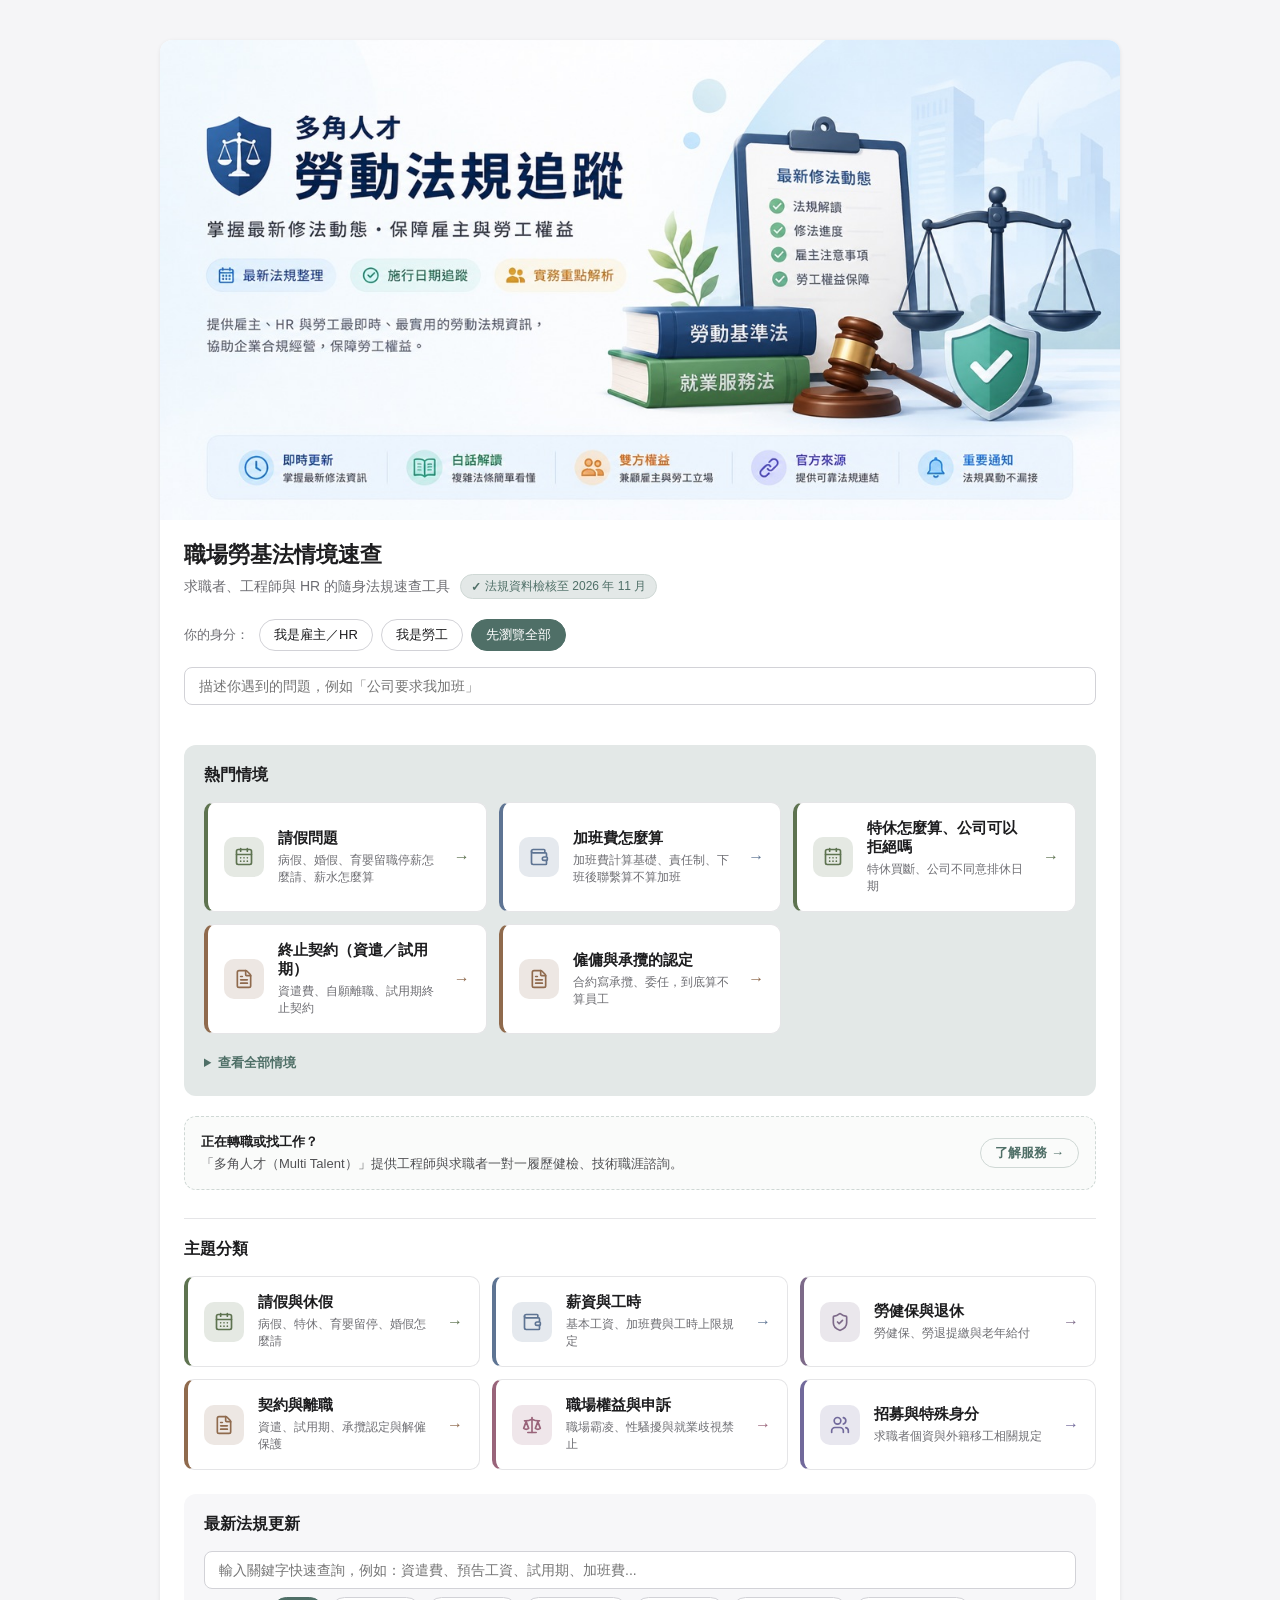
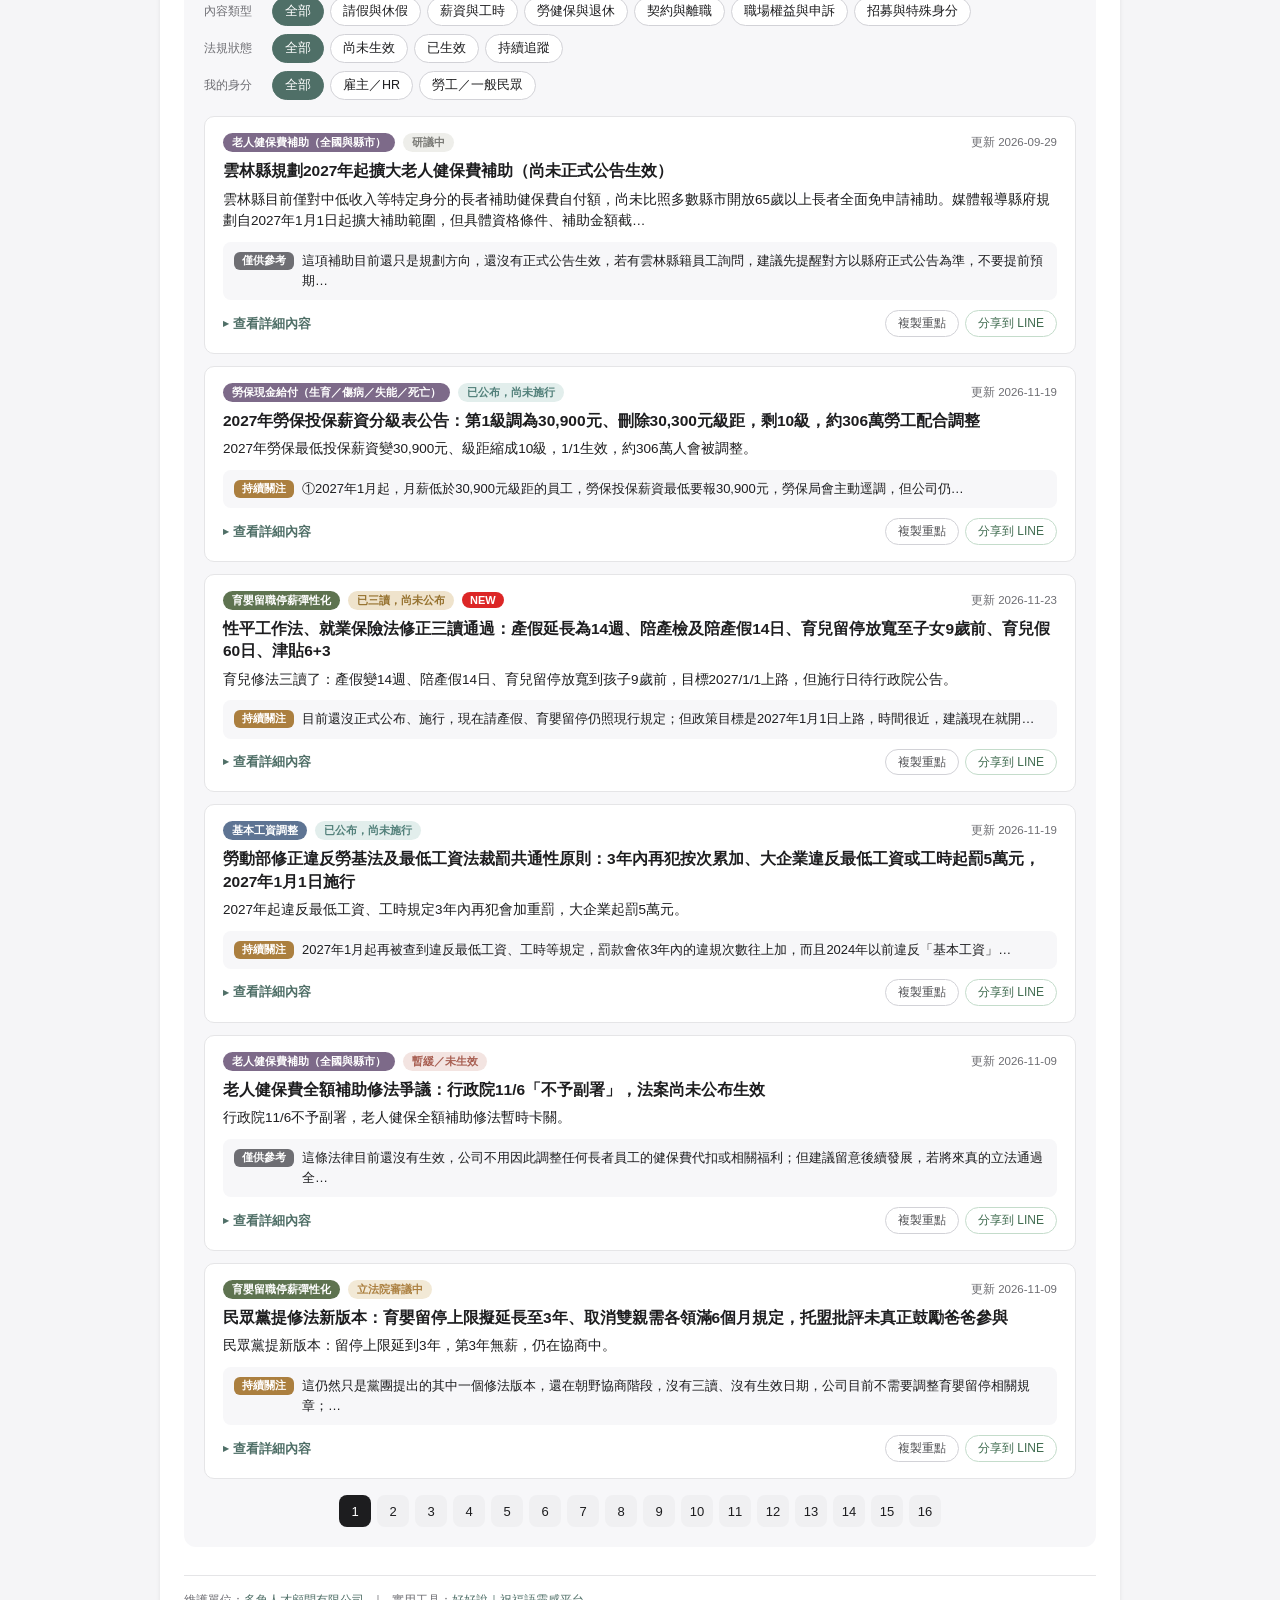
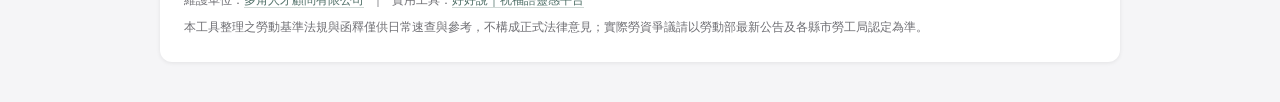
==== commit d0e51b3d: "feat: 調整暫無資料提示語、頁尾新增維護單位與好好說連結" ====
--- a/index.html
+++ b/index.html
@@ -304,12 +304,17 @@
         <p id="search-result-count" class="search-result-count" aria-live="polite" hidden></p>
         <div id="latest-filters" class="filters"></div>
         <div id="latest-body"></div>
-        <p id="latest-empty-message" class="empty-message" hidden>尚未有資料，請先執行刷新</p>
+        <p id="latest-empty-message" class="empty-message" hidden>目前暫無最新法規異動公告，請參考上方情境速查</p>
         <div id="latest-pagination" class="pagination"></div>
       </section>
     </div>
 
     <footer class="site-footer">
+      <p class="footer-links">
+        <span>維護單位：<a href="https://www.hexschool.com/multi-talent/" target="_blank" rel="noopener noreferrer">多角人才顧問有限公司</a></span>
+        <span class="footer-sep" aria-hidden="true">｜</span>
+        <span>實用工具：<a href="https://zichilab.com/" target="_blank" rel="noopener noreferrer">好好說｜祝福語靈感平台</a></span>
+      </p>
       <p class="disclaimer">本工具整理之勞動基準法規與函釋僅供日常速查與參考，不構成正式法律意見；實際勞資爭議請以勞動部最新公告及各縣市勞工局認定為準。</p>
     </footer>
   </main>
--- a/style.css
+++ b/style.css
@@ -1343,3 +1343,32 @@
     display: none;
   }
 }
+
+.footer-links {
+  display: flex;
+  flex-wrap: wrap;
+  gap: 4px 8px;
+  margin: 0 0 8px;
+  font-size: 12px;
+  color: #6e6e73;
+}
+
+.footer-links a {
+  color: var(--brand-color);
+  text-decoration: none;
+  border-bottom: 1px solid #cfd8d5;
+}
+
+.footer-links a:hover,
+.footer-links a:focus-visible {
+  border-bottom-color: var(--brand-color);
+}
+
+@media (max-width: 480px) {
+  .footer-sep {
+    display: none;
+  }
+  .footer-links {
+    flex-direction: column;
+  }
+}
